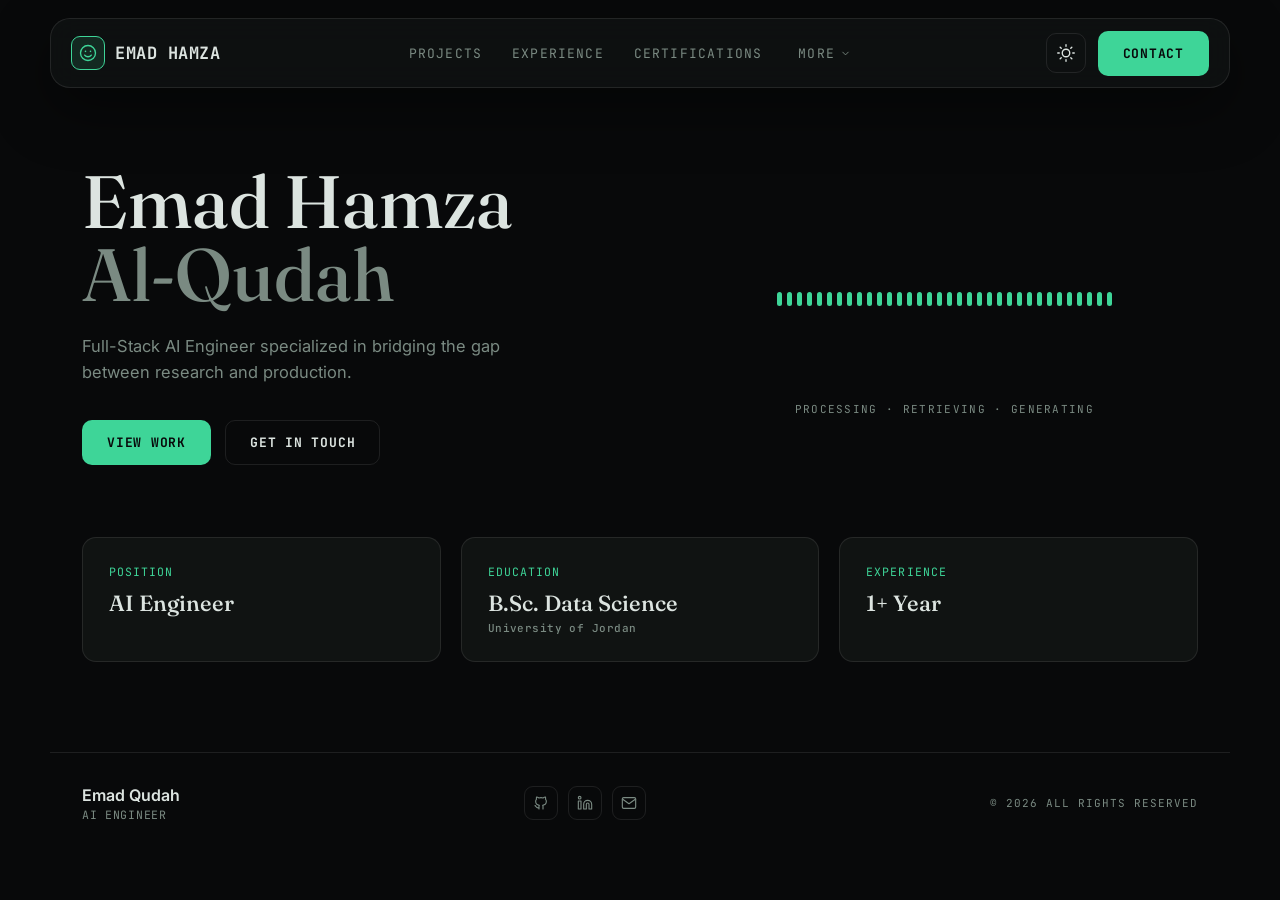
==== index.html @ 5d69c191 "Portfolio ready for deploy" ====
<!doctype html>
<html lang="en">
<head>
<meta charset="UTF-8">
<meta name="viewport" content="width=device-width, initial-scale=1.0">
<title>Emad Hamza Al-Qudah — AI Engineer</title>
<meta name="description" content="Portfolio of Emad Hamza Al-Qudah, Full-Stack AI Engineer specialized in bridging the gap between research and production.">
<link rel="preconnect" href="https://fonts.googleapis.com">
<link rel="preconnect" href="https://fonts.gstatic.com" crossorigin>
<link href="https://fonts.googleapis.com/css2?family=Fraunces:opsz,wght@9..144,400;9..144,500;9..144,600&family=Inter:wght@400;500;600;700&family=JetBrains+Mono:wght@400;500;700&display=swap" rel="stylesheet">
<link rel="stylesheet" href="assets/css/base.css">
<link rel="stylesheet" href="assets/css/layout.css">
<link rel="stylesheet" href="assets/css/pages.css">
<script src="assets/js/theme.js" defer></script>
<script src="assets/js/nav.js" defer></script>
</head>
<body data-theme="dark">

  <!-- NAVBAR: shared markup — keep this block in sync across index.html, projects.html, experience.html, certifications.html, skills.html -->
  <nav class="navbar" aria-label="Primary">
    <div class="nav-left">
      <a class="logo" id="logoBtn" href="index.html" aria-label="Emad Hamza Al-Qudah — home">
        <svg class="face face-happy" viewBox="0 0 24 24" fill="none" stroke="currentColor" stroke-width="1.6" stroke-linecap="round" stroke-linejoin="round">
          <circle cx="12" cy="12" r="9"/>
          <circle cx="9" cy="10" r="1" fill="currentColor" stroke="none"/>
          <circle cx="15" cy="10" r="1" fill="currentColor" stroke="none"/>
          <path d="M8 14.5c1 1.3 2.4 2 4 2s3-.7 4-2"/>
        </svg>
        <svg class="face face-sad" viewBox="0 0 24 24" fill="none" stroke="currentColor" stroke-width="1.6" stroke-linecap="round" stroke-linejoin="round">
          <circle cx="12" cy="12" r="9"/>
          <circle cx="9" cy="10" r="1" fill="currentColor" stroke="none"/>
          <circle cx="15" cy="10" r="1" fill="currentColor" stroke="none"/>
          <path d="M8 16c1-1.3 2.4-2 4-2s3 .7 4 2"/>
        </svg>
      </a>
      <span class="logo-text">Emad Hamza</span>
    </div>

    <div class="nav-links">
      <a href="projects.html" class="nav-link">Projects</a>
      <a href="experience.html" class="nav-link">Experience</a>
      <a href="certifications.html" class="nav-link">Certifications</a>
      <div class="dropdown-wrapper" id="moreWrapper">
        <button class="nav-link dropdown-trigger" id="moreTrigger" aria-haspopup="true" aria-expanded="false">
          More
          <svg viewBox="0 0 24 24" fill="none" stroke="currentColor" stroke-width="2" stroke-linecap="round" stroke-linejoin="round"><polyline points="6 9 12 15 18 9"/></svg>
        </button>
        <div class="dropdown-panel" id="morePanel" role="menu" aria-label="More">
          <a href="skills.html" class="dropdown-item" role="menuitem">
            <svg viewBox="0 0 24 24" fill="none" stroke="currentColor" stroke-width="1.7" stroke-linecap="round" stroke-linejoin="round"><line x1="4" y1="21" x2="4" y2="14"/><line x1="4" y1="10" x2="4" y2="3"/><line x1="12" y1="21" x2="12" y2="12"/><line x1="12" y1="8" x2="12" y2="3"/><line x1="20" y1="21" x2="20" y2="16"/><line x1="20" y1="12" x2="20" y2="3"/><line x1="1" y1="14" x2="7" y2="14"/><line x1="9" y1="8" x2="15" y2="8"/><line x1="17" y1="16" x2="23" y2="16"/></svg>
            Skills
          </a>
          <div class="dropdown-divider"></div>
          <!-- resume file placeholder — add the real PDF at assets/resume.pdf -->
          <span class="dropdown-label">Resume</span>
          <a href="assets/Emad_AlQudah_AI_Engineer_CV.pdf" class="dropdown-item" target="_blank" rel="noopener" role="menuitem">
            <svg viewBox="0 0 24 24" fill="none" stroke="currentColor" stroke-width="1.7" stroke-linecap="round" stroke-linejoin="round"><path d="M1 12s4-8 11-8 11 8 11 8-4 8-11 8-11-8-11-8z"/><circle cx="12" cy="12" r="3"/></svg>
            Display
          </a>
          <a href="assets/Emad_AlQudah_AI_Engineer_CV.pdf" download="Emad_Hamza_Al-Qudah_Resume.pdf" class="dropdown-item" role="menuitem">
            <svg viewBox="0 0 24 24" fill="none" stroke="currentColor" stroke-width="1.7" stroke-linecap="round" stroke-linejoin="round"><path d="M21 15v4a2 2 0 0 1-2 2H5a2 2 0 0 1-2-2v-4"/><polyline points="7 10 12 15 17 10"/><line x1="12" y1="15" x2="12" y2="3"/></svg>
            Download
          </a>
        </div>
      </div>
    </div>

    <div class="nav-right">
      <button class="theme-toggle" id="themeToggle" aria-label="Toggle color theme" aria-pressed="false">
        <svg class="icon-sun" viewBox="0 0 24 24" fill="none" stroke="currentColor" stroke-width="1.8" stroke-linecap="round" stroke-linejoin="round"><circle cx="12" cy="12" r="5"/><line x1="12" y1="1" x2="12" y2="3"/><line x1="12" y1="21" x2="12" y2="23"/><line x1="4.22" y1="4.22" x2="5.64" y2="5.64"/><line x1="18.36" y1="18.36" x2="19.78" y2="19.78"/><line x1="1" y1="12" x2="3" y2="12"/><line x1="21" y1="12" x2="23" y2="12"/><line x1="4.22" y1="19.78" x2="5.64" y2="18.36"/><line x1="18.36" y1="5.64" x2="19.78" y2="4.22"/></svg>
        <svg class="icon-moon" viewBox="0 0 24 24" fill="none" stroke="currentColor" stroke-width="1.8" stroke-linecap="round" stroke-linejoin="round"><path d="M21 12.79A9 9 0 1 1 11.21 3 7 7 0 0 0 21 12.79z"/></svg>
      </button>

      <div class="dropdown-wrapper" id="contactWrapper">
        <button class="btn btn-solid" id="contactTrigger" aria-haspopup="true" aria-expanded="false">Contact</button>
        <div class="dropdown-panel" id="contactPanel" role="menu" aria-label="Contact details">
          <!-- placeholder contact details — replace with real values -->
          <a href="tel:+962790145094" class="dropdown-item" role="menuitem">
            <svg viewBox="0 0 24 24" fill="none" stroke="currentColor" stroke-width="1.7" stroke-linecap="round" stroke-linejoin="round"><path d="M22 16.92v3a2 2 0 0 1-2.18 2 19.79 19.79 0 0 1-8.63-3.07 19.5 19.5 0 0 1-6-6 19.79 19.79 0 0 1-3.07-8.67A2 2 0 0 1 4.11 2h3a2 2 0 0 1 2 1.72c.127.96.361 1.903.7 2.81a2 2 0 0 1-.45 2.11L8.09 9.91a16 16 0 0 0 6 6l1.27-1.27a2 2 0 0 1 2.11-.45c.907.339 1.85.573 2.81.7A2 2 0 0 1 22 16.92z"/></svg>
            +962 79 014 5094
          </a>
          <a href="mailto:qudahemad@yahoo.com" class="dropdown-item" role="menuitem">
            <svg viewBox="0 0 24 24" fill="none" stroke="currentColor" stroke-width="1.7" stroke-linecap="round" stroke-linejoin="round"><path d="M4 4h16a2 2 0 0 1 2 2v12a2 2 0 0 1-2 2H4a2 2 0 0 1-2-2V6a2 2 0 0 1 2-2z"/><polyline points="22,6 12,13 2,6"/></svg>
            qudahemad@yahoo.com
          </a>
          <div class="dropdown-item static">
            <svg viewBox="0 0 24 24" fill="none" stroke="currentColor" stroke-width="1.7" stroke-linecap="round" stroke-linejoin="round"><path d="M21 10c0 7-9 13-9 13s-9-6-9-13a9 9 0 0 1 18 0z"/><circle cx="12" cy="10" r="3"/></svg>
            Amman, Jordan
          </div>
          <div class="dropdown-divider"></div>
          <div class="social-row">
            <a href="https://github.com/3madQudah" class="icon-link" target="_blank" rel="noopener" aria-label="GitHub">
              <svg viewBox="0 0 24 24" fill="none" stroke="currentColor" stroke-width="1.7" stroke-linecap="round" stroke-linejoin="round"><path d="M9 19c-4.3 1.4-4.3-2.5-6-3m12 5v-3.5c0-1 .1-1.4-.5-2 2.8-.3 5.5-1.4 5.5-6a4.6 4.6 0 0 0-1.3-3.2 4.2 4.2 0 0 0-.1-3.2s-1.1-.3-3.5 1.3a12.3 12.3 0 0 0-6.2 0C6.5 2.8 5.4 3.1 5.4 3.1a4.2 4.2 0 0 0-.1 3.2A4.6 4.6 0 0 0 4 9.5c0 4.6 2.7 5.7 5.5 6-.6.6-.6 1.2-.5 2V21"/></svg>
            </a>
            <a href="https://www.linkedin.com/in/emadalqudah/" class="icon-link" target="_blank" rel="noopener" aria-label="LinkedIn">
              <svg viewBox="0 0 24 24" fill="none" stroke="currentColor" stroke-width="1.7" stroke-linecap="round" stroke-linejoin="round"><path d="M16 8a6 6 0 0 1 6 6v7h-4v-7a2 2 0 0 0-2-2 2 2 0 0 0-2 2v7h-4v-7a6 6 0 0 1 6-6z"/><rect x="2" y="9" width="4" height="12"/><circle cx="4" cy="4" r="2"/></svg>
            </a>
          </div>
        </div>
      </div>
    </div>
  </nav>

  <main>
    <section class="hero">
      <div class="hero-copy">
        <h1 class="hero-title">
          <span class="name">Emad Hamza</span>
          <span class="surname">Al-Qudah</span>
        </h1>
        <p class="hero-tagline">Full-Stack AI Engineer specialized in bridging the gap between research and production.</p>
        <div class="hero-actions">
          <a href="projects.html" class="btn btn-solid">View Work</a>
          <button class="btn btn-outline" id="heroContactBtn">Get in Touch</button>
        </div>
      </div>

      <div class="hero-visual">
        <div class="waveform" id="waveform" aria-hidden="true"></div>
        <div class="waveform-caption">Processing · Retrieving · Generating</div>
      </div>
    </section>

    <section class="info-cards">
      <div class="card">
        <span class="card-label">Position</span>
        <div class="card-value">AI Engineer</div>
      </div>
      <div class="card">
        <span class="card-label">Education</span>
        <div class="card-value">
          <span class="card-value-primary">B.Sc. Data Science</span>
          <span class="card-value-sub">University of Jordan</span>
        </div>
      </div>
      <div class="card">
        <span class="card-label">Experience</span>
        <div class="card-value">1+ Year</div>
      </div>
    </section>
  </main>

  <!-- FOOTER: shared markup — keep this block in sync across index.html, projects.html, experience.html, certifications.html, skills.html -->
  <footer class="footer">
    <div class="footer-brand">
      <div class="name">Emad Qudah</div>
      <div class="role mono"> AI ENGINEER</div>
    </div>
    <div class="footer-social">
      <!-- placeholder social links — replace with real profiles -->
      <a href="https://github.com/3madQudah" class="icon-link" target="_blank" rel="noopener" aria-label="GitHub">
        <svg viewBox="0 0 24 24" fill="none" stroke="currentColor" stroke-width="1.7" stroke-linecap="round" stroke-linejoin="round"><path d="M9 19c-4.3 1.4-4.3-2.5-6-3m12 5v-3.5c0-1 .1-1.4-.5-2 2.8-.3 5.5-1.4 5.5-6a4.6 4.6 0 0 0-1.3-3.2 4.2 4.2 0 0 0-.1-3.2s-1.1-.3-3.5 1.3a12.3 12.3 0 0 0-6.2 0C6.5 2.8 5.4 3.1 5.4 3.1a4.2 4.2 0 0 0-.1 3.2A4.6 4.6 0 0 0 4 9.5c0 4.6 2.7 5.7 5.5 6-.6.6-.6 1.2-.5 2V21"/></svg>
      </a>
      <a href="https://www.linkedin.com/in/emadalqudah/" class="icon-link" target="_blank" rel="noopener" aria-label="LinkedIn">
        <svg viewBox="0 0 24 24" fill="none" stroke="currentColor" stroke-width="1.7" stroke-linecap="round" stroke-linejoin="round"><path d="M16 8a6 6 0 0 1 6 6v7h-4v-7a2 2 0 0 0-2-2 2 2 0 0 0-2 2v7h-4v-7a6 6 0 0 1 6-6z"/><rect x="2" y="9" width="4" height="12"/><circle cx="4" cy="4" r="2"/></svg>
      </a>
      <a href="mailto:qudahemad@yahoo.com" class="icon-link" aria-label="Email">
        <svg viewBox="0 0 24 24" fill="none" stroke="currentColor" stroke-width="1.7" stroke-linecap="round" stroke-linejoin="round"><path d="M4 4h16a2 2 0 0 1 2 2v12a2 2 0 0 1-2 2H4a2 2 0 0 1-2-2V6a2 2 0 0 1 2-2z"/><polyline points="22,6 12,13 2,6"/></svg>
      </a>
    </div>
    <div class="footer-copy">© 2026 All Rights Reserved</div>
  </footer>
</body>
</html>
---- assets/css/base.css ----
/* ==========================================================================
   base.css — CSS custom properties (theme variables), reset, typography,
   buttons, and shared utilities. Loaded first: everything else depends on
   the variables defined here.
   ========================================================================== */

:root{
  --bg:#08090A;  --bg-elevated:#101312;  --text:#DCE4E0;  --text-muted:#7A8A82;
  --accent:#3ED598;  --accent-soft:rgba(62,213,152,0.13);
  --line:rgba(255,255,255,0.09);  --shadow:0 20px 60px rgba(0,0,0,0.45);
}
[data-theme="light"]{
  --bg:#F0F2F0;  --bg-elevated:#FFFFFF;  --text:#0E1512;  --text-muted:#57645D;
  --accent:#1C9A66;  --accent-soft:rgba(28,154,102,0.10);
  --line:rgba(0,0,0,0.09);  --shadow:0 20px 50px rgba(10,20,15,0.08);
}

*{ box-sizing:border-box; }
html{ scroll-behavior:smooth; }
body{
  margin:0;
  background:var(--bg);
  color:var(--text);
  font-family:'Inter',sans-serif;
  -webkit-font-smoothing:antialiased;
  transition: background .3s ease, color .3s ease;
}
a{ color:inherit; text-decoration:none; }
button{ font:inherit; color:inherit; background:none; border:none; cursor:pointer; }
ul{ margin:0; padding:0; list-style:none; }
img,svg{ display:block; }

:focus-visible{
  outline:2px solid var(--accent);
  outline-offset:3px;
  border-radius:4px;
}

.mono{ font-family:'JetBrains Mono',monospace; }

/* ---------- Buttons ---------- */
.btn{
  font-family:'JetBrains Mono',monospace;
  text-transform:uppercase;
  font-weight:700;
  font-size:13px;
  letter-spacing:.06em;
  padding:13px 24px;
  border-radius:10px;
  cursor:pointer;
  border:1px solid transparent;
  transition: transform .2s ease, box-shadow .2s ease, background .2s ease, color .2s ease, border-color .2s ease;
  display:inline-flex; align-items:center; gap:8px;
  white-space:nowrap;
}
.btn-solid{ background:var(--accent); color:var(--bg); }
.btn-solid:hover{ transform:translateY(-3px); box-shadow:0 14px 26px var(--accent-soft); }
.btn-outline{ background:transparent; color:var(--text); border-color:var(--line); }
.btn-outline:hover{ border-color:var(--accent); color:var(--accent); }
---- assets/css/layout.css ----
/* ==========================================================================
   layout.css — navbar (incl. dropdown panels), footer, page shell, and all
   responsive rules.
   ========================================================================== */

/* ---------- Navbar ---------- */
.navbar{
  position:sticky;
  top:18px;
  z-index:100;
  max-width:1180px;
  height:70px;
  margin:0 auto;
  display:flex;
  align-items:center;
  justify-content:space-between;
  gap:16px;
  padding:0 20px;
  border-radius:20px;
  border:1px solid var(--line);
  background:color-mix(in srgb, var(--bg-elevated) 78%, transparent);
  backdrop-filter:blur(14px);
  -webkit-backdrop-filter:blur(14px);
  box-shadow:var(--shadow);
}
.nav-inner-pad{ width:calc(100% - 40px); margin:0 20px; }

.nav-left{ display:flex; align-items:center; gap:10px; min-width:0; }
.logo{
  position:relative;
  flex:0 0 auto;
  width:34px; height:34px;
  border-radius:9px;
  background:var(--accent-soft);
  border:1px solid var(--accent);
  color:var(--accent);
  display:flex; align-items:center; justify-content:center;
  overflow:hidden;
}
.face{
  position:absolute; inset:0; margin:auto;
  width:20px; height:20px;
  transition:opacity .35s ease, transform .35s ease;
}
.face-happy{ opacity:1; transform:rotate(0deg) scale(1); }
.face-sad{ opacity:0; transform:rotate(-18deg) scale(.75); }
.logo:hover .face-happy, .logo:focus-visible .face-happy{ opacity:0; transform:rotate(18deg) scale(.75); }
.logo:hover .face-sad, .logo:focus-visible .face-sad{ opacity:1; transform:rotate(0deg) scale(1); }

.logo-text{
  font-family:'JetBrains Mono',monospace;
  text-transform:uppercase;
  font-weight:700;
  font-size:17px;
  letter-spacing:.03em;
  white-space:nowrap;
}

.nav-links{
  display:flex;
  align-items:center;
  gap:30px;
}
.nav-link{
  font-family:'JetBrains Mono',monospace;
  text-transform:uppercase;
  font-size:13px;
  letter-spacing:.09em;
  color:var(--text-muted);
  display:flex; align-items:center; gap:5px;
  transition:color .2s ease;
  white-space:nowrap;
}
.nav-link:hover, .nav-link:focus-visible{ color:var(--accent); background:none; }
.nav-link svg{ width:11px; height:11px; transition:transform .2s ease; }
.dropdown-wrapper{ position:relative; }
.dropdown-wrapper.open .nav-link svg{ transform:rotate(180deg); }

/* Current-page indicator (used on nav-links and dropdown-items alike) */
.nav-link[aria-current="page"],
.dropdown-item[aria-current="page"]{ color:var(--accent); }

.nav-right{ display:flex; align-items:center; gap:12px; flex:0 0 auto; }

.theme-toggle{
  width:40px; height:40px;
  border-radius:10px;
  border:1px solid var(--line);
  display:flex; align-items:center; justify-content:center;
  color:var(--text);
  transition:border-color .2s ease, color .2s ease;
  flex:0 0 auto;
}
.theme-toggle:hover{ border-color:var(--accent); color:var(--accent); }
.theme-toggle svg{ width:18px; height:18px; }
.icon-sun, .icon-moon{ display:none; }
body:not([data-theme="light"]) .icon-sun{ display:block; }
body[data-theme="light"] .icon-moon{ display:block; }

/* ---------- Dropdown panels ---------- */
.dropdown-panel{
  position:absolute;
  top:calc(100% + 14px);
  right:0;
  min-width:230px;
  background:var(--bg-elevated);
  border:1px solid var(--line);
  border-radius:14px;
  box-shadow:var(--shadow);
  padding:10px;
  opacity:0;
  visibility:hidden;
  transform:translateY(-8px);
  transition:opacity .18s ease, transform .18s ease, visibility .18s ease;
  z-index:50;
}
#moreWrapper .dropdown-panel{ left:0; right:auto; }
.dropdown-panel.open{
  opacity:1;
  visibility:visible;
  transform:translateY(0);
}
.dropdown-item{
  display:flex; align-items:center; gap:10px;
  padding:10px 12px;
  border-radius:9px;
  font-size:14px;
  color:var(--text);
  transition:background .15s ease, color .15s ease;
}
a.dropdown-item:hover, a.dropdown-item:focus-visible{
  background:var(--accent-soft);
  color:var(--accent);
}
.dropdown-item.static{ color:var(--text-muted); cursor:default; }
.dropdown-item svg{ width:16px; height:16px; flex:0 0 auto; color:var(--accent); }
.dropdown-divider{ height:1px; background:var(--line); margin:8px 4px; }
.dropdown-label{
  display:block;
  padding:8px 10px 4px;
  font-family:'JetBrains Mono',monospace;
  text-transform:uppercase;
  font-size:10.5px;
  letter-spacing:.1em;
  color:var(--text-muted);
}
.social-row{ display:flex; gap:8px; padding:4px 8px; }
.icon-link{
  width:34px; height:34px;
  border-radius:9px;
  border:1px solid var(--line);
  display:flex; align-items:center; justify-content:center;
  color:var(--text-muted);
  transition:border-color .2s ease, color .2s ease;
}
.icon-link:hover, .icon-link:focus-visible{ border-color:var(--accent); color:var(--accent); }
.icon-link svg{ width:16px; height:16px; }

/* ---------- Footer ---------- */
.footer{
  max-width:1180px;
  margin:90px auto 0;
  padding:32px;
  border-top:1px solid var(--line);
  display:flex;
  align-items:center;
  justify-content:space-between;
  gap:20px;
}
.footer-brand .name{ font-weight:600; font-size:16px; }
.footer-brand .role{
  font-family:'JetBrains Mono',monospace;
  font-size:11.5px;
  color:var(--text-muted);
  letter-spacing:.06em;
  margin-top:2px;
}
.footer-social{ display:flex; gap:10px; }
.footer-copy{
  font-family:'JetBrains Mono',monospace;
  font-size:11px;
  color:var(--text-muted);
  letter-spacing:.09em;
  text-transform:uppercase;
}

/* ---------- Responsive ---------- */
@media (max-width:900px){
  .hero{ grid-template-columns:1fr; padding-top:44px; }
  .hero-visual{ order:-1; }
  .nav-links > a.nav-link, .nav-links > .dropdown-wrapper{ display:none; }
}
@media (max-width:760px){
  .info-cards{ grid-template-columns:1fr; }
}
@media (max-width:640px){
  .footer{ flex-direction:column; text-align:center; }
}
@media (max-width:420px){
  .navbar{ padding:0 12px; border-radius:16px; }
  .logo-text{ font-size:14px; }
  .btn{ padding:11px 16px; font-size:12px; }
  .hero{ padding:36px 18px 40px; }
  .info-cards{ padding:0 18px; }
  .dropdown-panel{ min-width:200px; right:-12px; }
}

/* ---------- Reduced motion ---------- */
@media (prefers-reduced-motion: reduce){
  *{ animation-duration:.001ms !important; animation-iteration-count:1 !important; transition-duration:.001ms !important; }
  .bar{ height:var(--h) !important; opacity:1 !important; }
  .card-label{ text-shadow:none !important; }
}
---- assets/css/pages.css ----
/* ==========================================================================
   pages.css — hero, waveform, info cards, and subpage heading components.
   ========================================================================== */

/* ---------- Hero ---------- */
.hero{
  max-width:1180px;
  margin:0 auto;
  padding:96px 32px 56px;
  display:grid;
  grid-template-columns:1.05fr .95fr;
  gap:48px;
  align-items:center;
}
.hero-title{
  font-family:'Fraunces',serif;
  font-weight:500;
  font-size:clamp(44px,6vw,74px);
  line-height:.98;
  margin:0 0 22px;
}
.hero-title span{ display:block; }
.hero-title .name{ color:var(--text); }
.hero-title .surname{ color:var(--text-muted); font-style:normal; }

.hero-tagline{
  color:var(--text-muted);
  max-width:460px;
  font-size:16.5px;
  line-height:1.6;
  margin:0 0 34px;
}
.hero-actions{ display:flex; gap:14px; flex-wrap:wrap; }

.hero-visual{ display:flex; flex-direction:column; align-items:center; gap:18px; }
.waveform{
  width:100%;
  height:170px;
  display:flex;
  align-items:center;
  justify-content:center;
  gap:5px;
  padding:0 6px;
}
.bar{
  width:5px;
  border-radius:3px;
  background:var(--accent);
  height:14px;
  flex:0 0 auto;
  animation:bar-bounce 1.4s ease-in-out infinite;
}
@keyframes bar-bounce{
  0%, 100%{ height:14px; opacity:.45; }
  50%{ height:var(--h); opacity:1; }
}
.waveform-caption{
  font-family:'JetBrains Mono',monospace;
  font-size:11px;
  color:var(--text-muted);
  letter-spacing:.12em;
  text-transform:uppercase;
  text-align:center;
}

/* ---------- Info cards ---------- */
.info-cards{
  max-width:1180px;
  margin:16px auto 0;
  padding:0 32px;
  display:grid;
  grid-template-columns:repeat(3,1fr);
  gap:20px;
}
.card{
  background:var(--bg-elevated);
  border:1px solid var(--line);
  border-radius:14px;
  padding:26px;
  transition:border-color .25s ease, transform .25s ease, box-shadow .25s ease;
}
.card:hover{
  border-color:var(--accent);
  transform:translateY(-4px);
  box-shadow:var(--shadow);
}
.card-label{
  display:block;
  font-family:'JetBrains Mono',monospace;
  text-transform:uppercase;
  letter-spacing:.09em;
  font-size:11.5px;
  color:var(--accent);
  margin-bottom:10px;
  opacity:1;
  animation:label-glow 3.2s ease-in-out infinite;
}
.card:nth-child(2) .card-label{ animation-delay:.55s; }
.card:nth-child(3) .card-label{ animation-delay:1.1s; }
@keyframes label-glow{
  0%, 100%{ text-shadow:0 0 0 rgba(0,0,0,0); }
  50%{ text-shadow:0 0 10px var(--accent), 0 0 22px var(--accent-soft); }
}
.card-value{
  font-family:'Fraunces',serif;
  font-weight:500;
  font-size:22px;
  color:var(--text);
}
.card-value-primary{
  display:block;
  font-family:inherit;
  font-weight:inherit;
  font-size:inherit;
  color:inherit;
}
.card-value-sub{
  display:block;
  margin-top:4px;
  font-family:'JetBrains Mono',monospace;
  font-size:11px;
  letter-spacing:.04em;
  color:var(--text-muted);
}

/* ---------- Subpage heading (projects / experience / certifications /
   skills — placeholder heading block, content to follow) ---------- */
.page-hero{
  max-width:1180px;
  margin:0 auto;
  padding:96px 32px 56px;
}
.page-eyebrow{
  display:block;
  font-family:'JetBrains Mono',monospace;
  text-transform:uppercase;
  font-size:12px;
  letter-spacing:.12em;
  color:var(--accent);
  margin-bottom:14px;
}
.page-title{
  font-family:'Fraunces',serif;
  font-weight:500;
  font-size:clamp(40px,6vw,64px);
  line-height:1.02;
  margin:0;
  color:var(--text);
}
.page-intro{
  color:var(--text-muted);
  max-width:620px;
  font-size:16px;
  line-height:1.6;
  margin:16px 0 0;
}

/* ---------- Certifications: page heading (single-line title + count) ---------- */
.cert-section{
  max-width:1180px;
  margin:0 auto;
  padding:0 32px 96px;
}
.cert-heading{
  display:flex;
  align-items:baseline;
  flex-wrap:wrap;
  gap:16px;
}
.cert-heading-title{
  font-family:'Fraunces',serif;
  font-weight:500;
  font-size:clamp(38px,5.2vw,60px);
  line-height:1.02;
  margin:0;
  color:var(--text);
}
.cert-heading-dot{ color:var(--accent); }
.cert-heading-count{
  font-family:'Fraunces',serif;
  font-weight:400;
  font-size:clamp(23px,3.12vw,36px);
  color:var(--text-muted);
}

/* ---------- Certifications: entries ---------- */
.cert-entries{
  display:flex;
  flex-direction:column;
  gap:90px;
  margin-top:64px;
}
.cert-entry{
  display:grid;
  grid-template-columns:1.05fr .95fr;
  gap:56px;
  align-items:center;
}
.cert-entry--reverse .cert-entry-text{ order:2; }
.cert-entry--reverse .cert-entry-preview{ order:1; }

.cert-entry-text{ min-width:0; }

.cert-issuer-row{
  display:flex;
  align-items:center;
  gap:12px;
}
.cert-issuer-circle{
  flex:0 0 auto;
  width:40px;
  height:40px;
  border-radius:50%;
  border:1px solid var(--line);
  background:var(--bg-elevated);
  display:flex;
  align-items:center;
  justify-content:center;
  font-family:'JetBrains Mono',monospace;
  font-size:11px;
  color:var(--accent);
}
.cert-issuer-info{
  display:flex;
  flex-direction:column;
  gap:3px;
}
.cert-issuer-name{
  font-family:'JetBrains Mono',monospace;
  font-size:12px;
  text-transform:uppercase;
  letter-spacing:.1em;
  color:var(--accent);
}
.cert-issuer-type{
  font-family:'JetBrains Mono',monospace;
  font-size:11px;
  text-transform:uppercase;
  color:var(--text-muted);
}

.cert-entry-title{
  font-family:'Fraunces',serif;
  font-weight:500;
  font-size:clamp(26px,3vw,36px);
  line-height:1.15;
  color:var(--text);
  margin:24px 0 0;
}
.cert-entry-desc{
  font-size:16px;
  line-height:1.65;
  color:var(--text-muted);
  max-width:460px;
  margin:16px 0 0;
}
.cert-entry-meta{
  font-family:'JetBrains Mono',monospace;
  font-size:11px;
  color:var(--text-muted);
  margin-top:22px;
}
.cert-meta-line + .cert-meta-line{ margin-top:4px; }

.cert-verify-link{
  display:inline-block;
  margin-top:14px;
  font-family:'JetBrains Mono',monospace;
  font-size:11.5px;
  text-transform:uppercase;
  letter-spacing:.06em;
  color:var(--text-muted);
  transition:color .2s ease;
}
.cert-verify-link:hover, .cert-verify-link:focus-visible{ color:var(--accent); }

/* preview button — reset button chrome, image carries all the visual weight */
.cert-entry-preview{
  display:block;
  width:100%;
  padding:0;
  border:0;
  background:none;
  cursor:pointer;
}
.cert-entry-preview img{
  display:block;
  width:100%;
  height:auto;
  border-radius:10px;
  border:1px solid var(--line);
  box-shadow:var(--shadow);
  transition:transform .25s ease, border-color .25s ease, box-shadow .25s ease;
}
.cert-entry-preview:hover img,
.cert-entry-preview:focus-visible img{
  border-color:var(--accent);
  transform:scale(1.02);
  box-shadow:var(--shadow), 0 0 0 6px var(--accent-soft);
}

/* ---------- Certifications: lightbox ---------- */
.cert-lightbox{
  position:fixed;
  inset:0;
  z-index:300;
  display:flex;
  align-items:center;
  justify-content:center;
  background:rgba(0,0,0,0.92);
  opacity:0;
  visibility:hidden;
  transition:opacity .2s ease, visibility .2s ease;
}
.cert-lightbox.open{
  opacity:1;
  visibility:visible;
}
.cert-lightbox-img{
  max-width:88vw;
  max-height:88vh;
  object-fit:contain;
  border-radius:6px;
  transform:scale(.98);
  transition:transform .2s ease;
}
.cert-lightbox.open .cert-lightbox-img{
  transform:scale(1);
}
.cert-lightbox-close{
  position:absolute;
  top:20px;
  right:20px;
  padding:14px;
  font-size:28px;
  line-height:1;
  color:var(--text-muted);
  transition:color .2s ease;
}
.cert-lightbox-close:hover, .cert-lightbox-close:focus-visible{ color:#fff; }

@media (max-width:880px){
  .cert-entries{ gap:56px; }
  .cert-entry{ grid-template-columns:1fr; gap:32px; }
  .cert-entry .cert-entry-text{ order:2; }
  .cert-entry .cert-entry-preview{ order:1; }
}

@media (max-width:600px){
  .cert-heading-count{ display:none; }
  .cert-lightbox-img{ max-width:94vw; }
}

/* ---------- Skills ---------- */
.skills-section{
  max-width:1180px;
  margin:0 auto;
  padding:0 32px 96px;
}
.skills-groups{
  display:flex;
  flex-direction:column;
  gap:72px;
}
.skills-group-header{
  display:flex;
  align-items:center;
  gap:16px;
}
.skills-group-label{
  flex:0 0 auto;
  font-family:'JetBrains Mono',monospace;
  font-size:13px;
  font-weight:400;
  text-transform:uppercase;
  letter-spacing:.14em;
  color:var(--accent);
  margin:0;
}
.skills-group-rule{
  flex:1;
  height:1px;
  background:var(--line);
}
.skills-group-count{
  flex:0 0 auto;
  font-family:'JetBrains Mono',monospace;
  font-size:11px;
  color:var(--text-muted);
  white-space:nowrap;
}
.skills-grid{
  display:grid;
  grid-template-columns:repeat(3,1fr);
  gap:14px;
  margin-top:28px;
}
.skill-tile{
  background:var(--bg-elevated);
  border:1px solid var(--line);
  border-left:2px solid color-mix(in srgb, var(--accent) 35%, transparent);
  border-radius:11px;
  padding:16px 18px;
  transition:border-color .2s ease, transform .2s ease;
}
.skill-tile:hover{
  border-color:var(--accent);
  transform:translateX(3px);
}
.skill-tile-name{
  display:block;
  font-size:14.5px;
  font-weight:500;
  color:var(--text);
}
.skill-tile-tools{
  display:block;
  margin-top:6px;
  font-family:'JetBrains Mono',monospace;
  font-size:10.5px;
  letter-spacing:.04em;
  color:var(--text-muted);
}

@media (max-width:900px){
  .skills-grid{ grid-template-columns:repeat(2,1fr); }
}
@media (max-width:600px){
  .skills-grid{ grid-template-columns:1fr; }
  .skills-group-count{ display:none; }
}

/* ---------- Experience: alternating timeline ---------- */
.tl-section{
  max-width:1180px;
  margin:0 auto;
  padding:0 32px 96px;
}
.tl{
  position:relative;
  display:flex;
  flex-direction:column;
  gap:64px;
}
.tl::before{
  content:'';
  position:absolute;
  top:0;
  bottom:0;
  left:50%;
  width:1px;
  background:var(--line);
  transform:translateX(-50%);
}
.tl-entry{
  position:relative;
  display:grid;
  grid-template-columns:1fr 1fr;
  gap:48px;
}
.tl-entry:nth-child(odd) .tl-card{ grid-column:1; justify-self:end; }
.tl-entry:nth-child(even) .tl-card{ grid-column:2; justify-self:start; }
.tl-dot{
  position:absolute;
  top:50%;
  left:50%;
  width:10px;
  height:10px;
  border-radius:50%;
  background:var(--bg);
  border:2px solid var(--accent);
  transform:translate(-50%,-50%);
  z-index:1;
}
.tl-card{
  max-width:460px;
  background:var(--bg-elevated);
  border:1px solid var(--line);
  border-radius:14px;
  padding:24px 26px;
  transition:border-color .2s ease;
}
.tl-card:hover{ border-color:var(--accent); }

.tl-card-top{
  display:flex;
  align-items:center;
  gap:12px;
}
.tl-logo{
  flex:0 0 auto;
  width:36px;
  height:36px;
  border-radius:8px;
  background:#fff;
  padding:5px;
  display:flex;
  align-items:center;
  justify-content:center;
  overflow:hidden;
}
.tl-logo img{
  width:100%;
  height:100%;
  object-fit:contain;
}
.tl-logo--fallback{ background:#d9d9d9; }

.tl-date-row{
  display:flex;
  align-items:center;
  flex-wrap:wrap;
  gap:10px;
}
.tl-badge{
  font-family:'JetBrains Mono',monospace;
  font-size:10.5px;
  text-transform:uppercase;
  letter-spacing:.06em;
  color:var(--accent);
  background:var(--accent-soft);
  border-radius:6px;
  padding:4px 10px;
  white-space:nowrap;
}
.tl-dates{
  font-family:'JetBrains Mono',monospace;
  font-size:11px;
  color:var(--text-muted);
  white-space:nowrap;
}

.tl-role{
  font-family:'Fraunces',serif;
  font-weight:500;
  font-size:22px;
  color:var(--text);
  margin:14px 0 0;
}
.tl-role-note{
  font-family:'JetBrains Mono',monospace;
  font-size:11px;
  color:var(--text-muted);
  margin:4px 0 0;
}
.tl-company{
  font-family:'JetBrains Mono',monospace;
  font-size:12px;
  color:var(--accent);
  margin:4px 0 0;
}
.tl-desc{
  font-size:14.5px;
  line-height:1.6;
  color:var(--text-muted);
  margin:14px 0 0;
}
.tl-list{
  margin:14px 0 0;
  display:flex;
  flex-direction:column;
  gap:8px;
}
.tl-list li{
  position:relative;
  padding-left:18px;
  font-size:14px;
  line-height:1.55;
  color:var(--text-muted);
}
.tl-list li::before{
  content:'▸';
  position:absolute;
  left:0;
  color:var(--accent);
}
.tl-tags{
  display:flex;
  flex-wrap:wrap;
  gap:6px;
  margin-top:16px;
}
.tl-tag{
  font-family:'JetBrains Mono',monospace;
  font-size:10px;
  text-transform:uppercase;
  letter-spacing:.06em;
  color:var(--text-muted);
  border:1px solid var(--line);
  border-radius:999px;
  padding:4px 10px;
}

@media (max-width:760px){
  .tl::before{ left:20px; }
  .tl-dot{ left:20px; }
  .tl-entry{ grid-template-columns:1fr; gap:0; padding-left:44px; }
  .tl-entry:nth-child(odd) .tl-card,
  .tl-entry:nth-child(even) .tl-card{
    grid-column:1;
    justify-self:stretch;
    max-width:none;
  }
}

/* ---------- Projects: filter chips ---------- */
.proj-section{
  max-width:1180px;
  margin:0 auto;
  padding:0 32px 96px;
}
.proj-filters{
  display:flex;
  flex-wrap:wrap;
  gap:10px;
  margin-top:36px;
}
.chip{
  font-family:'JetBrains Mono',monospace;
  font-size:12px;
  text-transform:uppercase;
  letter-spacing:.05em;
  color:var(--text-muted);
  background:transparent;
  border:1px solid var(--line);
  border-radius:999px;
  padding:8px 16px;
  cursor:pointer;
  transition:border-color .2s ease, color .2s ease, background .2s ease;
}
.chip:hover{ border-color:var(--accent); color:var(--accent); }
.chip.is-active{
  background:var(--accent-soft);
  border-color:var(--accent);
  color:var(--accent);
}

/* ---------- Projects: grid & cards ---------- */
.proj-grid{
  display:grid;
  grid-template-columns:1fr;
  gap:18px;
  margin-top:32px;
}
.proj-card{
  background:var(--bg-elevated);
  border:1px solid var(--line);
  border-radius:14px;
  padding:26px;
  transition:border-color .25s ease, transform .25s ease, box-shadow .25s ease;
}
.proj-card:hover{
  border-color:var(--accent);
  transform:translateY(-4px);
  box-shadow:var(--shadow);
}
.proj-kicker{
  display:block;
  font-family:'JetBrains Mono',monospace;
  font-size:10.5px;
  text-transform:uppercase;
  letter-spacing:.12em;
  color:var(--accent);
}
.proj-kicker-row{
  display:flex;
  align-items:center;
  flex-wrap:wrap;
  gap:8px;
}
.proj-kicker-row .proj-kicker{ margin:0; }
.proj-badge{
  font-family:'JetBrains Mono',monospace;
  font-size:10.5px;
  text-transform:uppercase;
  letter-spacing:.12em;
  color:var(--text-muted);
  border:1px solid var(--text-muted);
  border-radius:999px;
  padding:2px 9px;
}
.proj-title{
  font-family:'Fraunces',serif;
  font-weight:500;
  font-size:21px;
  color:var(--text);
  margin:10px 0 0;
}
.proj-desc{
  font-size:14.5px;
  line-height:1.65;
  color:var(--text-muted);
  margin:10px 0 0;
}
.proj-stat{
  display:flex;
  align-items:baseline;
  gap:6px;
  margin-top:12px;
  font-family:'JetBrains Mono',monospace;
  font-size:12px;
}
.proj-stat-value{ color:var(--accent); font-weight:700; }
.proj-stat-label{ color:var(--text-muted); }
.proj-tags{
  display:flex;
  flex-wrap:wrap;
  gap:6px;
  margin-top:16px;
}
.proj-tag{
  font-family:'JetBrains Mono',monospace;
  font-size:10.5px;
  color:var(--text-muted);
  border:1px solid var(--line);
  border-radius:999px;
  padding:4px 10px;
}
.proj-links{
  display:flex;
  flex-wrap:wrap;
  gap:18px;
  margin-top:18px;
}
.proj-link{
  display:inline-flex;
  align-items:center;
  gap:6px;
  font-family:'JetBrains Mono',monospace;
  font-size:11.5px;
  text-transform:uppercase;
  letter-spacing:.05em;
  color:var(--text-muted);
  transition:color .2s ease;
}
.proj-link svg{ width:14px; height:14px; }
.proj-link:hover, .proj-link:focus-visible{ color:var(--accent); }
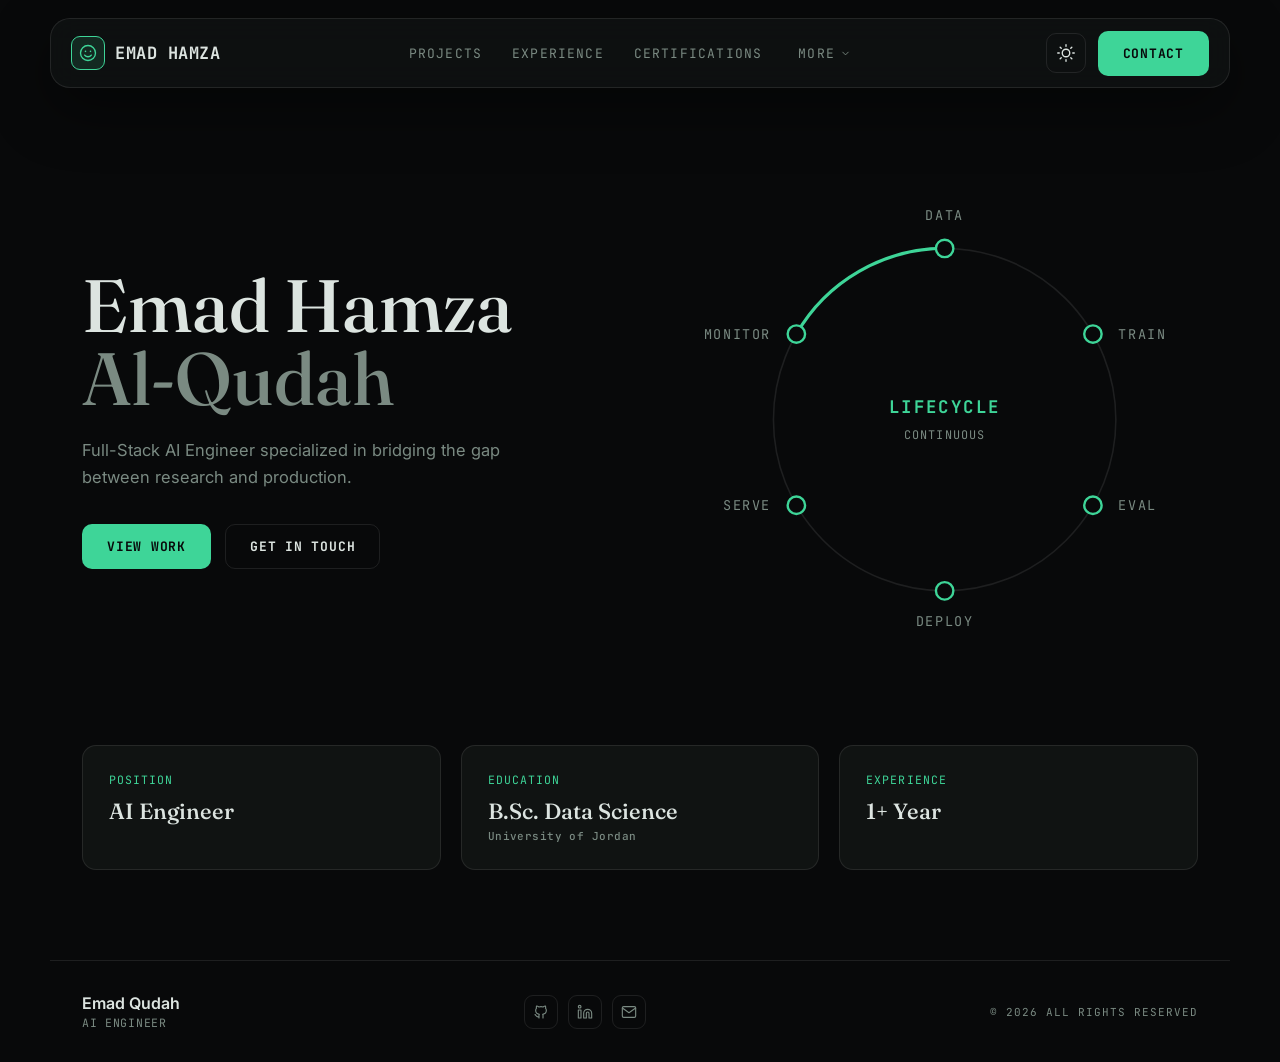
==== commit d9979eb3: "feat(home): replace hero waveform with AI lifecycle diagram Swap the audio-style waveform for a circ" ====
--- a/index.html
+++ b/index.html
@@ -116,8 +116,37 @@
       </div>
 
       <div class="hero-visual">
-        <div class="waveform" id="waveform" aria-hidden="true"></div>
-        <div class="waveform-caption">Processing · Retrieving · Generating</div>
+        <svg class="lifecycle-svg" viewBox="0 0 320 320" width="100%" role="img" aria-labelledby="lifecycleTitle lifecycleDesc">
+          <title id="lifecycleTitle">AI engineering lifecycle diagram</title>
+          <desc id="lifecycleDesc">A continuous six-stage cycle, read clockwise: Data, Train, Eval, Deploy, Serve, and Monitor, looping back to Data.</desc>
+
+          <circle class="lifecycle-ring" cx="160" cy="160" r="108"/>
+
+          <g class="lifecycle-arc-group">
+            <path class="lifecycle-arc" d="M66.47,106 A108,108 0 0 1 160,52"/>
+          </g>
+
+          <g class="lifecycle-nodes">
+            <circle class="lifecycle-node" cx="160" cy="52" r="5.5" style="animation-delay:0s"/>
+            <circle class="lifecycle-node" cx="253.53" cy="106" r="5.5" style="animation-delay:-2.333s"/>
+            <circle class="lifecycle-node" cx="253.53" cy="214" r="5.5" style="animation-delay:-4.667s"/>
+            <circle class="lifecycle-node" cx="160" cy="268" r="5.5" style="animation-delay:-7s"/>
+            <circle class="lifecycle-node" cx="66.47" cy="214" r="5.5" style="animation-delay:-9.333s"/>
+            <circle class="lifecycle-node" cx="66.47" cy="106" r="5.5" style="animation-delay:-11.667s"/>
+          </g>
+
+          <g class="lifecycle-labels">
+            <text class="lifecycle-label" x="160" y="34" text-anchor="middle">DATA</text>
+            <text class="lifecycle-label" x="269.53" y="109" text-anchor="start">TRAIN</text>
+            <text class="lifecycle-label" x="269.53" y="217" text-anchor="start">EVAL</text>
+            <text class="lifecycle-label" x="160" y="290" text-anchor="middle">DEPLOY</text>
+            <text class="lifecycle-label" x="50.47" y="217" text-anchor="end">SERVE</text>
+            <text class="lifecycle-label" x="50.47" y="109" text-anchor="end">MONITOR</text>
+          </g>
+
+          <text class="lifecycle-center-title" x="160" y="156" text-anchor="middle">LIFECYCLE</text>
+          <text class="lifecycle-center-sub" x="160" y="172" text-anchor="middle">CONTINUOUS</text>
+        </svg>
       </div>
     </section>
 
--- a/assets/css/layout.css
+++ b/assets/css/layout.css
@@ -208,6 +208,5 @@
 /* ---------- Reduced motion ---------- */
 @media (prefers-reduced-motion: reduce){
   *{ animation-duration:.001ms !important; animation-iteration-count:1 !important; transition-duration:.001ms !important; }
-  .bar{ height:var(--h) !important; opacity:1 !important; }
   .card-label{ text-shadow:none !important; }
 }
--- a/assets/css/pages.css
+++ b/assets/css/pages.css
@@ -1,5 +1,5 @@
 /* ==========================================================================
-   pages.css — hero, waveform, info cards, and subpage heading components.
+   pages.css — hero, lifecycle diagram, info cards, and subpage heading components.
    ========================================================================== */
 
 /* ---------- Hero ---------- */
@@ -33,34 +33,67 @@
 .hero-actions{ display:flex; gap:14px; flex-wrap:wrap; }
 
 .hero-visual{ display:flex; flex-direction:column; align-items:center; gap:18px; }
-.waveform{
+
+/* ---------- Hero: AI engineering lifecycle diagram ---------- */
+.lifecycle-svg{
   width:100%;
-  height:170px;
-  display:flex;
-  align-items:center;
-  justify-content:center;
-  gap:5px;
-  padding:0 6px;
-}
-.bar{
-  width:5px;
-  border-radius:3px;
-  background:var(--accent);
-  height:14px;
-  flex:0 0 auto;
-  animation:bar-bounce 1.4s ease-in-out infinite;
-}
-@keyframes bar-bounce{
-  0%, 100%{ height:14px; opacity:.45; }
-  50%{ height:var(--h); opacity:1; }
-}
-.waveform-caption{
-  font-family:'JetBrains Mono',monospace;
-  font-size:11px;
-  color:var(--text-muted);
+  height:auto;
+  display:block;
+}
+.lifecycle-ring{
+  fill:none;
+  stroke:var(--line);
+  stroke-width:1;
+}
+.lifecycle-arc-group{
+  transform-box:view-box;
+  transform-origin:160px 160px;
+  animation:lifecycle-spin 14s linear infinite;
+}
+.lifecycle-arc{
+  fill:none;
+  stroke:var(--accent);
+  stroke-width:2;
+  stroke-linecap:round;
+}
+.lifecycle-node{
+  fill:var(--bg);
+  stroke:var(--accent);
+  stroke-width:1.5;
+  animation:lifecycle-pulse 14s linear infinite;
+}
+.lifecycle-label{
+  font-family:'JetBrains Mono',monospace;
+  font-size:8.5px;
   letter-spacing:.12em;
-  text-transform:uppercase;
-  text-align:center;
+  fill:var(--text-muted);
+}
+.lifecycle-center-title{
+  font-family:'JetBrains Mono',monospace;
+  font-size:11px;
+  font-weight:700;
+  letter-spacing:.14em;
+  fill:var(--accent);
+}
+.lifecycle-center-sub{
+  font-family:'JetBrains Mono',monospace;
+  font-size:7.5px;
+  letter-spacing:.1em;
+  fill:var(--text-muted);
+}
+@keyframes lifecycle-spin{
+  to{ transform:rotate(360deg); }
+}
+@keyframes lifecycle-pulse{
+  0%, 6%, 100%{ stroke-width:1.5; filter:none; }
+  3%{ stroke-width:2.75; filter:drop-shadow(0 0 4px var(--accent)); }
+}
+
+@media (max-width:600px){
+  .lifecycle-svg{ max-width:230px; margin:0 auto; }
+  .lifecycle-label{ font-size:10.5px; }
+  .lifecycle-center-title{ font-size:13px; }
+  .lifecycle-center-sub{ font-size:9px; }
 }
 
 /* ---------- Info cards ---------- */
@@ -556,22 +589,24 @@
   margin:14px 0 0;
 }
 .tl-list{
+  list-style:none;
+  padding-left:0;
   margin:14px 0 0;
   display:flex;
   flex-direction:column;
   gap:8px;
 }
 .tl-list li{
-  position:relative;
-  padding-left:18px;
+  display:flex;
+  align-items:flex-start;
+  gap:8px;
   font-size:14px;
-  line-height:1.55;
-  color:var(--text-muted);
+  line-height:1.6;
+  color:color-mix(in srgb, var(--text) 75%, var(--text-muted) 25%);
 }
 .tl-list li::before{
   content:'▸';
-  position:absolute;
-  left:0;
+  flex-shrink:0;
   color:var(--accent);
 }
 .tl-tags{
@@ -590,6 +625,13 @@
   border-radius:999px;
   padding:4px 10px;
 }
+.tl-cert-btn{
+  margin-top:16px;
+  padding:8px 14px;
+  font-size:11px;
+  border-radius:8px;
+}
+.tl-cert-btn svg{ width:14px; height:14px; flex-shrink:0; }
 
 @media (max-width:760px){
   .tl::before{ left:20px; }
@@ -603,6 +645,164 @@
   }
 }
 
+/* ---------- Experience: certification PDF preview modal ---------- */
+.pdf-modal{
+  position:fixed;
+  inset:0;
+  z-index:300;
+  display:flex;
+  align-items:center;
+  justify-content:center;
+  padding:24px;
+  background:rgba(0,0,0,0.92);
+  opacity:0;
+  visibility:hidden;
+  transition:opacity .2s ease, visibility .2s ease;
+}
+.pdf-modal.open{
+  opacity:1;
+  visibility:visible;
+}
+.pdf-modal-panel{
+  width:min(920px, 100%);
+  height:min(86vh, 900px);
+  display:flex;
+  flex-direction:column;
+  background:var(--bg-elevated);
+  border:1px solid var(--line);
+  border-radius:14px;
+  box-shadow:var(--shadow);
+  overflow:hidden;
+  transform:scale(.98);
+  transition:transform .2s ease;
+}
+.pdf-modal.open .pdf-modal-panel{ transform:scale(1); }
+
+/* Header bar is intentionally a fixed dark toolbar regardless of site theme —
+   it overlays the document rather than sitting in the page's own surface, the
+   same reasoning as the always-dark .cert-lightbox backdrop above. */
+.pdf-modal-header{
+  display:flex;
+  align-items:center;
+  gap:14px;
+  padding:14px 16px;
+  background:#08090A;
+  border-bottom:1px solid rgba(255,255,255,0.09);
+  flex-shrink:0;
+}
+.pdf-modal-label{
+  font-family:'JetBrains Mono',monospace;
+  font-size:11px;
+  font-weight:700;
+  text-transform:uppercase;
+  letter-spacing:.08em;
+  color:#DCE4E0;
+  margin-right:auto;
+}
+.pdf-modal-download{
+  display:inline-flex;
+  align-items:center;
+  gap:6px;
+  font-family:'JetBrains Mono',monospace;
+  font-size:11px;
+  font-weight:700;
+  text-transform:uppercase;
+  letter-spacing:.06em;
+  padding:8px 14px;
+  border-radius:999px;
+  background:#3ED598;
+  color:#08090A;
+  white-space:nowrap;
+  transition:transform .2s ease, box-shadow .2s ease;
+}
+.pdf-modal-download svg{ width:13px; height:13px; flex-shrink:0; }
+.pdf-modal-download:hover{
+  transform:translateY(-2px);
+  box-shadow:0 10px 20px rgba(62,213,152,0.3);
+}
+.pdf-modal-close{
+  display:inline-flex;
+  align-items:center;
+  justify-content:center;
+  width:32px;
+  height:32px;
+  font-size:22px;
+  line-height:1;
+  color:#DCE4E0;
+  border-radius:8px;
+  transition:color .2s ease, background .2s ease;
+}
+.pdf-modal-close:hover, .pdf-modal-close:focus-visible{
+  color:#fff;
+  background:rgba(255,255,255,0.12);
+}
+.pdf-modal-body{
+  position:relative;
+  flex:1;
+  min-height:320px;
+  background:var(--bg-elevated);
+}
+.pdf-modal-frame{
+  width:100%;
+  height:100%;
+  border:0;
+  display:block;
+}
+.pdf-modal-fallback{
+  position:absolute;
+  inset:0;
+  display:flex;
+  flex-direction:column;
+  align-items:center;
+  justify-content:center;
+  gap:16px;
+  padding:32px;
+  text-align:center;
+  background:var(--bg-elevated);
+}
+/* JS toggles the `hidden` attribute (not a class) to switch between the iframe
+   and the fallback panel — an unconditioned `display` above would otherwise
+   outrank the UA [hidden] rule and defeat that toggle, so restate it here at
+   higher specificity. */
+.pdf-modal-frame[hidden],
+.pdf-modal-fallback[hidden]{ display:none; }
+.pdf-modal-fallback p{
+  margin:0;
+  font-size:14px;
+  line-height:1.6;
+  color:var(--text-muted);
+  max-width:32ch;
+}
+.pdf-modal-fallback-link{
+  font-family:'JetBrains Mono',monospace;
+  font-size:12px;
+  font-weight:700;
+  text-transform:uppercase;
+  letter-spacing:.06em;
+  padding:12px 22px;
+  border-radius:10px;
+  background:var(--accent);
+  color:var(--bg);
+  transition:transform .2s ease, box-shadow .2s ease;
+}
+.pdf-modal-fallback-link:hover{
+  transform:translateY(-2px);
+  box-shadow:0 10px 20px var(--accent-soft);
+}
+
+@media (max-width:640px){
+  .pdf-modal{ padding:0; }
+  .pdf-modal-panel{
+    width:100%;
+    height:100%;
+    border-radius:0;
+  }
+  .pdf-modal-header{ padding:12px; gap:10px; }
+  .pdf-modal-label{ font-size:10px; }
+  .pdf-modal-download{ padding:7px 12px; }
+  .pdf-modal-fallback{ padding:24px; }
+}
+
 /* ---------- Projects: filter chips ---------- */
 .proj-section{
   max-width:1180px;
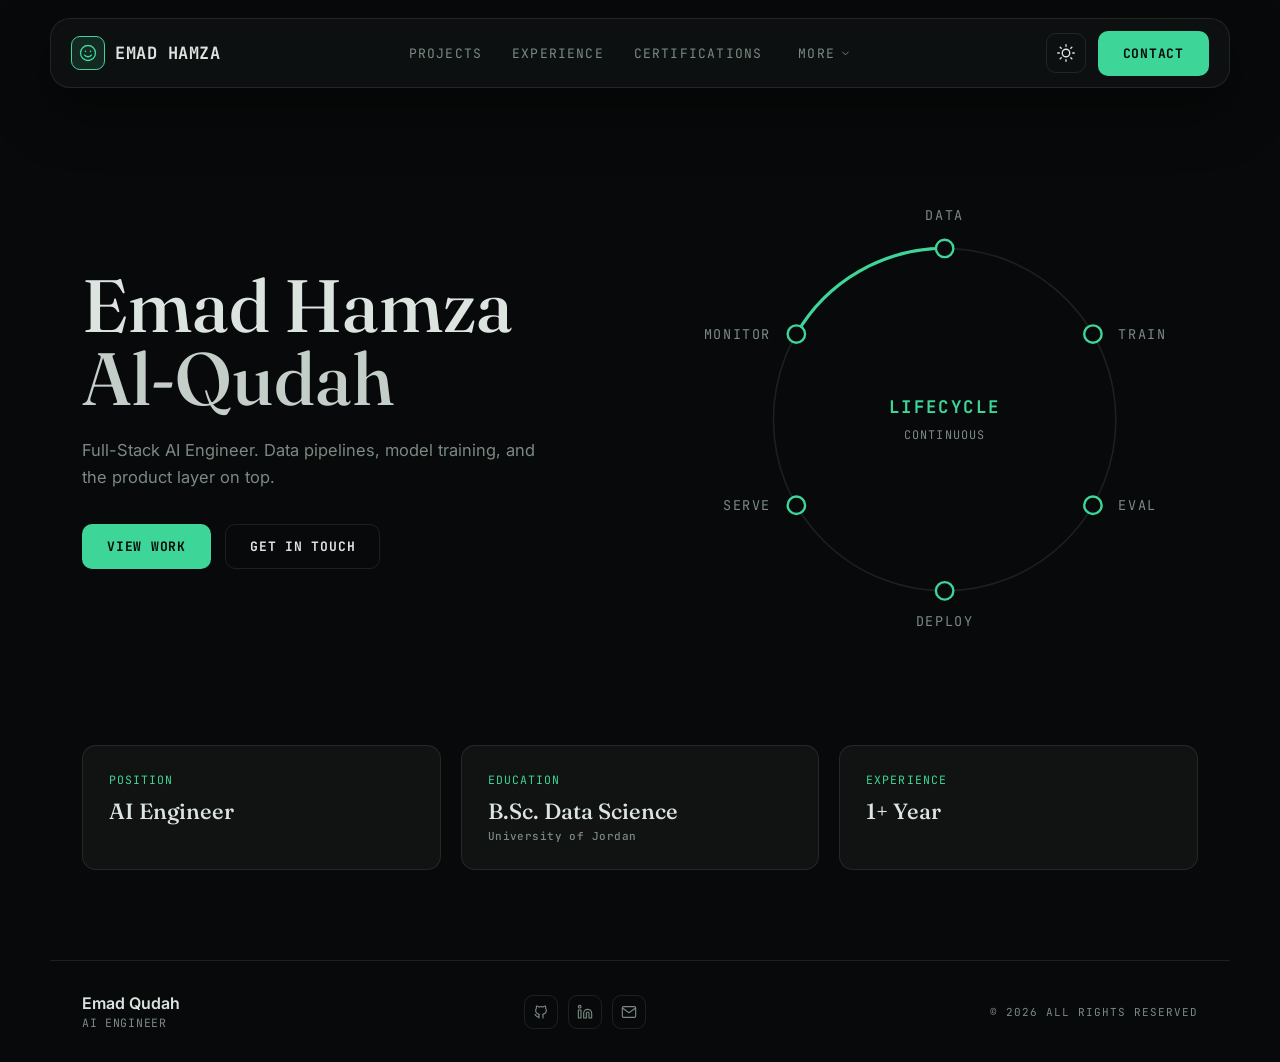
==== commit cf24e8f0: "Update hero subtitle and name contrast" ====
--- a/index.html
+++ b/index.html
@@ -108,7 +108,7 @@
           <span class="name">Emad Hamza</span>
           <span class="surname">Al-Qudah</span>
         </h1>
-        <p class="hero-tagline">Full-Stack AI Engineer specialized in bridging the gap between research and production.</p>
+        <p class="hero-tagline">Full-Stack AI Engineer. Data pipelines, model training, and the product layer on top.</p>
         <div class="hero-actions">
           <a href="projects.html" class="btn btn-solid">View Work</a>
           <button class="btn btn-outline" id="heroContactBtn">Get in Touch</button>
--- a/assets/css/layout.css
+++ b/assets/css/layout.css
@@ -207,6 +207,7 @@
 
 /* ---------- Reduced motion ---------- */
 @media (prefers-reduced-motion: reduce){
-  *{ animation-duration:.001ms !important; animation-iteration-count:1 !important; transition-duration:.001ms !important; }
+  html{ scroll-behavior:auto !important; } /* anchor-link jumps (incl. .sec-nav-item clicks) become instant, not smooth */
+  *{ animation-duration:.001ms !important; animation-iteration-count:1 !important; transition-duration:.001ms !important; transition-delay:0s !important; }
   .card-label{ text-shadow:none !important; }
 }
--- a/assets/css/pages.css
+++ b/assets/css/pages.css
@@ -21,7 +21,7 @@
 }
 .hero-title span{ display:block; }
 .hero-title .name{ color:var(--text); }
-.hero-title .surname{ color:var(--text-muted); font-style:normal; }
+.hero-title .surname{ color:color-mix(in srgb, var(--text) 75%, var(--text-muted) 25%); font-style:normal; }
 
 .hero-tagline{
   color:var(--text-muted);
@@ -835,7 +835,7 @@
   color:var(--accent);
 }
 
-/* ---------- Projects: grid & cards ---------- */
+/* ---------- Projects: grid & card shell ---------- */
 .proj-grid{
   display:grid;
   grid-template-columns:1fr;
@@ -854,84 +854,316 @@
   transform:translateY(-4px);
   box-shadow:var(--shadow);
 }
-.proj-kicker{
+
+/* ==========================================================================
+   Featured project card (.proj-feature) — the single shared two-column
+   component used for all five project cards. Layered on top of .proj-card
+   (kept on the same <article>, alongside data-category, so the existing
+   filter-chip JS in nav.js — which selects .proj-card and reads
+   data-category — keeps working) rather than a standalone component.
+   ========================================================================== */
+.proj-feature{
+  display:flex;
+  flex-wrap:wrap;
+  align-items:center;
+  gap:28px;
+  padding:28px;
+  border-radius:12px;
+}
+.proj-feature-copy{ flex:1 1 300px; }
+
+.proj-feature-eyebrow{
   display:block;
   font-family:'JetBrains Mono',monospace;
-  font-size:10.5px;
-  text-transform:uppercase;
-  letter-spacing:.12em;
+  font-size:11px;
+  letter-spacing:1.4px;
   color:var(--accent);
 }
-.proj-kicker-row{
-  display:flex;
-  align-items:center;
+.proj-feature-title{
+  font-family:'Fraunces',serif;
+  font-weight:500;
+  font-size:28px;
+  color:var(--text);
+  margin:10px 0 0;
+}
+.proj-feature-desc{
+  font-size:14px;
+  line-height:1.65;
+  color:var(--text-muted);
+  margin:12px 0 0;
+}
+.proj-feature-tags{
+  display:flex;
   flex-wrap:wrap;
   gap:8px;
-}
-.proj-kicker-row .proj-kicker{ margin:0; }
-.proj-badge{
-  font-family:'JetBrains Mono',monospace;
-  font-size:10.5px;
-  text-transform:uppercase;
-  letter-spacing:.12em;
-  color:var(--text-muted);
-  border:1px solid var(--text-muted);
+  margin-top:16px;
+}
+.proj-feature-tag{
+  font-family:'JetBrains Mono',monospace;
+  font-size:11px;
+  color:var(--text-muted);
+  border:1px solid var(--line);
+  border-radius:4px;
+  padding:4px 10px;
+}
+.proj-feature-actions{
+  display:flex;
+  flex-wrap:wrap;
+  gap:12px;
+  margin-top:20px;
+}
+.proj-feature-btn{
+  display:inline-flex;
+  align-items:center;
+  font-family:'JetBrains Mono',monospace;
+  font-size:12px;
+  font-weight:700;
+  letter-spacing:.04em;
+  padding:10px 16px;
+  border-radius:6px;
+  border:1px solid transparent;
+  transition:transform .2s ease, box-shadow .2s ease, border-color .2s ease, color .2s ease;
+}
+.proj-feature-btn--solid{ background:var(--accent); color:var(--bg); }
+.proj-feature-btn--solid:hover{ transform:translateY(-2px); box-shadow:0 10px 20px var(--accent-soft); }
+.proj-feature-btn--outline{ background:transparent; color:var(--text-muted); border-color:var(--line); }
+.proj-feature-btn--outline:hover{ color:var(--text); border-color:var(--accent); }
+
+/* ---------- Featured project card: key-art SVG shell ---------- */
+.proj-feature-art{
+  flex:0 1 260px;
+  min-width:220px;
+  color:var(--accent); /* accent-colored SVG parts use stroke/fill="currentColor" to inherit this */
+}
+.proj-feature-svg{ width:100%; height:auto; display:block; }
+
+/* ---------- Key-art SVG: shared vocabulary, reused across all five cards ---------- */
+.proj-art-chip{
+  fill:var(--bg-elevated);
+  stroke:var(--line);
+  stroke-width:1;
+}
+.proj-art-chip--accent{ stroke:var(--accent); }
+.proj-art-chip-label{
+  font-family:'JetBrains Mono',monospace;
+  font-size:11px;
+  fill:var(--text);
+}
+.proj-art-chip-label--muted{ fill:var(--text-muted); }
+.proj-art-chip-label--accent{ fill:var(--accent); }
+.proj-art-node{
+  fill:var(--accent-soft);
+  stroke-width:1.5;
+}
+.proj-art-node-label{
+  font-family:'JetBrains Mono',monospace;
+  font-size:11px;
+}
+.proj-art-connector{
+  fill:none;
+  stroke:currentColor; /* was missing — with no stroke color AND fill:none, connectors had nothing to paint at all */
+  stroke-width:1;
+  opacity:.45;
+}
+.proj-art-muted-label{
+  font-family:'JetBrains Mono',monospace;
+  font-size:11px;
+  fill:var(--text-muted);
+}
+
+/* ---------- Key-art SVG: pieces shared by 2+ cards, same visual language ---------- */
+.proj-art-axis{ stroke:var(--line); stroke-width:1; }
+.proj-art-arrow{ stroke-width:1.5; }
+.proj-art-arrowhead{ stroke:none; }
+.proj-art-dot{ fill:var(--text-muted); }
+.proj-art-trend{ fill:none; stroke-width:1.5; }
+.proj-art-zigzag{ fill:none; stroke-width:1.5; stroke-linejoin:round; }
+.proj-art-zigzag--dashed{ stroke-dasharray:4,4; opacity:.6; }
+.proj-art-divider{ stroke:var(--text-muted); stroke-width:1; stroke-dasharray:3,3; }
+.proj-art-track{ fill:var(--bg-elevated); stroke:var(--line); stroke-width:1; }
+.proj-art-track-fill{ stroke:none; }
+
+/* ---------- Key-art SVG: one-off pieces (ContextIQ answer panel, Churn risk call) ---------- */
+.proj-art-answer-panel{
+  fill:var(--bg-elevated);
+  stroke-width:1.5;
+}
+.proj-art-answer-title{
+  font-family:'Fraunces',serif;
+  font-size:13px;
+}
+.proj-art-risk-label{
+  font-family:'Fraunces',serif;
+  font-size:18px;
+}
+
+@media (max-width:640px){
+  .proj-feature{ padding:20px; flex-direction:column; }
+  .proj-feature-title{ font-size:24px; }
+  .proj-feature-art{ order:1; width:100%; }
+  .proj-feature-copy{ order:0; }
+}
+
+/* ==========================================================================
+   Section navigator (.sec-nav) — shared collapsible left-edge overlay, used
+   on projects.html, experience.html and certifications.html. Built at
+   runtime by assets/js/section-nav.js from a single #sectionNav mount point
+   per page (see that file for the data-* contract) — no page-specific CSS
+   below, this is the one component all three pages share.
+
+   Both .sec-nav-collapsed and .sec-nav-expanded are independently
+   position:fixed with the SAME inset-inline-start/top/transform, so each is
+   always centred on the same viewport anchor point regardless of which is
+   visible or how tall the other is — expanding/collapsing only toggles
+   opacity on these fixed boxes, it never changes anything in normal
+   document flow, so it cannot reflow or shift the page. <nav class="sec-nav">
+   itself carries no layout styling — it holds no visual box of its own,
+   only the two fixed children.
+   ========================================================================== */
+.sec-nav-collapsed,
+.sec-nav-expanded{
+  position:fixed;
+  inset-inline-start:8px;
+  top:50%;
+  transform:translateY(-50%);
+  z-index:90;
+}
+
+/* ---------- Collapsed (resting) pill ----------
+   Deliberately icon-only (no title text): at this site's content padding
+   (32px from the viewport edge up to the 1180px content max-width), there
+   is no width that both fits a legible truncated title AND guarantees zero
+   overlap with page text starting at the ~1100px reveal breakpoint below.
+   Position still updates live via .sec-nav-index-num (JS-driven). */
+.sec-nav-collapsed{
+  display:flex;
+  flex-direction:column;
+  align-items:center;
+  gap:7px;
+  padding:8px 4px;
   border-radius:999px;
-  padding:2px 9px;
-}
-.proj-title{
-  font-family:'Fraunces',serif;
-  font-weight:500;
-  font-size:21px;
-  color:var(--text);
-  margin:10px 0 0;
-}
-.proj-desc{
-  font-size:14.5px;
-  line-height:1.65;
-  color:var(--text-muted);
-  margin:10px 0 0;
-}
-.proj-stat{
-  display:flex;
-  align-items:baseline;
-  gap:6px;
-  margin-top:12px;
-  font-family:'JetBrains Mono',monospace;
-  font-size:12px;
-}
-.proj-stat-value{ color:var(--accent); font-weight:700; }
-.proj-stat-label{ color:var(--text-muted); }
-.proj-tags{
-  display:flex;
-  flex-wrap:wrap;
-  gap:6px;
-  margin-top:16px;
-}
-.proj-tag{
-  font-family:'JetBrains Mono',monospace;
-  font-size:10.5px;
-  color:var(--text-muted);
+  background:var(--bg-elevated);
   border:1px solid var(--line);
+  box-shadow:var(--shadow);
+  opacity:1;
+  transition:opacity .18s ease;
+}
+.sec-nav:hover .sec-nav-collapsed,
+.sec-nav:focus-within .sec-nav-collapsed{
+  opacity:0;
+}
+.sec-nav-glyph{
+  display:flex;
+  flex-direction:column;
+  align-items:center;
+  gap:2px;
+}
+.sec-nav-glyph span{
+  width:3px;
+  height:3px;
   border-radius:999px;
-  padding:4px 10px;
-}
-.proj-links{
-  display:flex;
-  flex-wrap:wrap;
-  gap:18px;
-  margin-top:18px;
-}
-.proj-link{
-  display:inline-flex;
-  align-items:center;
-  gap:6px;
-  font-family:'JetBrains Mono',monospace;
-  font-size:11.5px;
-  text-transform:uppercase;
-  letter-spacing:.05em;
-  color:var(--text-muted);
-  transition:color .2s ease;
-}
-.proj-link svg{ width:14px; height:14px; }
-.proj-link:hover, .proj-link:focus-visible{ color:var(--accent); }
+  background:var(--text-muted);
+}
+.sec-nav-index{
+  width:14px;
+  height:14px;
+  border-radius:999px;
+  background:var(--accent-soft);
+  border:1px solid var(--accent);
+  display:flex;
+  align-items:center;
+  justify-content:center;
+}
+.sec-nav-index-num{
+  font-family:'JetBrains Mono',monospace;
+  font-size:8px;
+  font-weight:700;
+  color:var(--accent);
+  line-height:1;
+}
+
+/* ---------- Expanded panel ----------
+   Opens on hover after ~150ms, closes ~300ms after the cursor leaves —
+   implemented as asymmetric transition-delay in the two rules below rather
+   than JS timers, which gets "cancel the pending close if the cursor
+   returns" for free: re-entering before the close delay elapses just
+   re-matches the :hover/:focus-within rule and the still-pending opacity
+   target (1) never changed, so nothing visibly happens.
+   opacity + pointer-events (not visibility/display) keep the links in
+   normal tab order at all times, so :focus-within can actually be reached
+   by tabbing into them — visibility:hidden would remove them from tab
+   order and make that impossible. */
+.sec-nav-expanded{
+  display:flex;
+  flex-direction:column;
+  width:160px;
+  max-height:70vh;
+  overflow-y:auto;
+  padding:14px;
+  border-radius:14px;
+  background:var(--bg-elevated);
+  border:1px solid var(--line);
+  box-shadow:var(--shadow);
+  opacity:0;
+  pointer-events:none;
+  transition:opacity .2s ease .3s;
+}
+.sec-nav:hover .sec-nav-expanded,
+.sec-nav:focus-within .sec-nav-expanded{
+  opacity:1;
+  pointer-events:auto;
+  transition-delay:.15s;
+}
+.sec-nav-label{
+  font-family:'JetBrains Mono',monospace;
+  font-size:10px;
+  text-transform:uppercase;
+  letter-spacing:.1em;
+  color:var(--accent);
+}
+.sec-nav-divider{
+  height:1px;
+  background:var(--line);
+  margin:10px 0;
+  flex:0 0 auto;
+}
+.sec-nav-list{
+  display:flex;
+  flex-direction:column;
+  gap:4px;
+}
+.sec-nav-item{
+  display:flex;
+  align-items:center;
+  gap:9px;
+  padding:5px 4px;
+  border-radius:8px;
+  transition:background .15s ease;
+}
+.sec-nav-item:hover,
+.sec-nav-item:focus-visible{ background:var(--accent-soft); }
+.sec-nav-dot{
+  flex:0 0 auto;
+  width:6px;
+  height:6px;
+  border-radius:999px;
+  background:var(--text-muted);
+  transition:background .15s ease;
+}
+.sec-nav-item-title{
+  font-size:12.5px;
+  color:var(--text-muted);
+  white-space:nowrap;
+  overflow:hidden;
+  text-overflow:ellipsis;
+  transition:color .15s ease;
+}
+.sec-nav-item.is-active .sec-nav-dot{ background:var(--accent); }
+.sec-nav-item.is-active .sec-nav-item-title{ color:var(--text); }
+
+/* Below ~1100px these pages are short enough to just scroll — hide rather
+   than convert to a hamburger/drawer. */
+@media (max-width:1099px){
+  .sec-nav-collapsed,
+  .sec-nav-expanded{ display:none; }
+}
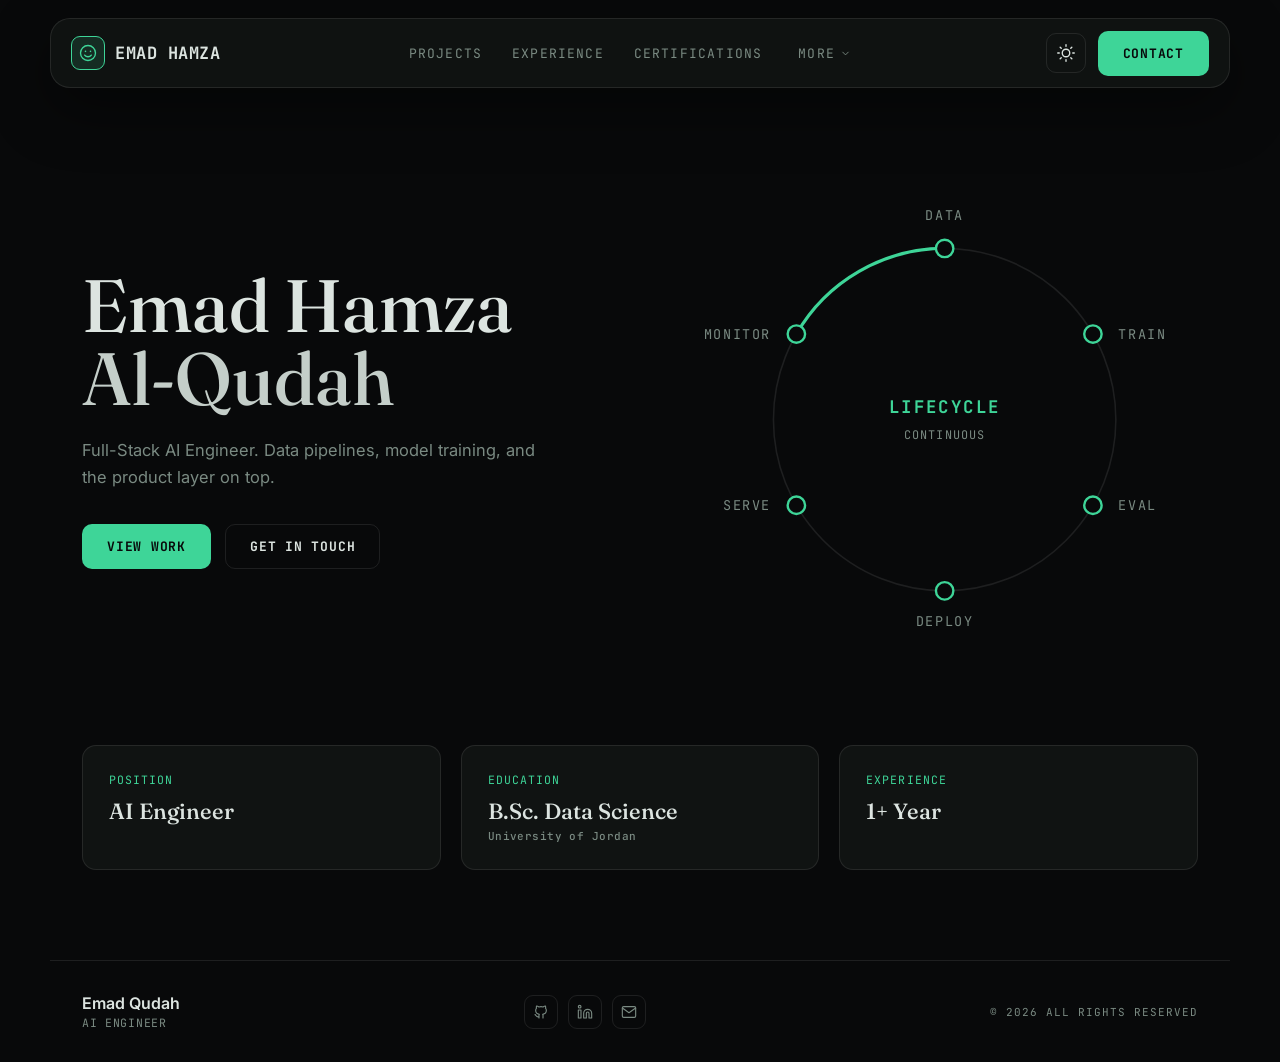
==== commit 5ddc98cd: "feat(nav): add mobile navigation panel with hamburger trigger Below 900px, .nav-links{display:none} " ====
--- a/index.html
+++ b/index.html
@@ -71,6 +71,12 @@
         <svg class="icon-moon" viewBox="0 0 24 24" fill="none" stroke="currentColor" stroke-width="1.8" stroke-linecap="round" stroke-linejoin="round"><path d="M21 12.79A9 9 0 1 1 11.21 3 7 7 0 0 0 21 12.79z"/></svg>
       </button>
 
+      <button type="button" class="hamburger" id="mobileMenuToggle" aria-label="Open menu" aria-expanded="false" aria-controls="mobileNavPanel">
+        <span class="hamburger-bar"></span>
+        <span class="hamburger-bar"></span>
+        <span class="hamburger-bar"></span>
+      </button>
+
       <div class="dropdown-wrapper" id="contactWrapper">
         <button class="btn btn-solid" id="contactTrigger" aria-haspopup="true" aria-expanded="false">Contact</button>
         <div class="dropdown-panel" id="contactPanel" role="menu" aria-label="Contact details">
@@ -101,6 +107,46 @@
     </div>
   </nav>
 
+  <!-- MOBILE NAV PANEL: shared markup — keep this block in sync across
+       index.html, projects.html, experience.html, certifications.html,
+       skills.html. Open/close/focus-trap logic lives in assets/js/nav.js,
+       fully independent of the MORE/CONTACT dropdown code above it. -->
+  <div class="mobile-nav-panel" id="mobileNavPanel" role="dialog" aria-modal="true" aria-label="Mobile navigation" hidden>
+    <div class="mobile-nav-inner">
+      <a href="projects.html" class="mobile-nav-link">Projects</a>
+      <a href="experience.html" class="mobile-nav-link">Experience</a>
+      <a href="certifications.html" class="mobile-nav-link">Certifications</a>
+      <div class="mobile-nav-divider"></div>
+      <a href="skills.html" class="mobile-nav-link mobile-nav-link--secondary">Skills</a>
+      <a href="assets/Emad_AlQudah_AI_Engineer_CV.pdf" class="mobile-nav-link mobile-nav-link--secondary" target="_blank" rel="noopener">Resume — Display</a>
+      <a href="assets/Emad_AlQudah_AI_Engineer_CV.pdf" download="Emad_Hamza_Al-Qudah_Resume.pdf" class="mobile-nav-link mobile-nav-link--secondary">Resume — Download</a>
+      <div class="mobile-nav-divider"></div>
+      <button type="button" class="btn btn-solid mobile-contact-toggle" id="mobileContactToggle" aria-expanded="false" aria-controls="mobileContactDetails">Contact</button>
+      <div class="mobile-contact-details" id="mobileContactDetails" hidden>
+        <a href="tel:+962790145094" class="mobile-nav-link">
+          <svg viewBox="0 0 24 24" fill="none" stroke="currentColor" stroke-width="1.7" stroke-linecap="round" stroke-linejoin="round"><path d="M22 16.92v3a2 2 0 0 1-2.18 2 19.79 19.79 0 0 1-8.63-3.07 19.5 19.5 0 0 1-6-6 19.79 19.79 0 0 1-3.07-8.67A2 2 0 0 1 4.11 2h3a2 2 0 0 1 2 1.72c.127.96.361 1.903.7 2.81a2 2 0 0 1-.45 2.11L8.09 9.91a16 16 0 0 0 6 6l1.27-1.27a2 2 0 0 1 2.11-.45c.907.339 1.85.573 2.81.7A2 2 0 0 1 22 16.92z"/></svg>
+          +962 79 014 5094
+        </a>
+        <a href="mailto:qudahemad@yahoo.com" class="mobile-nav-link">
+          <svg viewBox="0 0 24 24" fill="none" stroke="currentColor" stroke-width="1.7" stroke-linecap="round" stroke-linejoin="round"><path d="M4 4h16a2 2 0 0 1 2 2v12a2 2 0 0 1-2 2H4a2 2 0 0 1-2-2V6a2 2 0 0 1 2-2z"/><polyline points="22,6 12,13 2,6"/></svg>
+          qudahemad@yahoo.com
+        </a>
+        <div class="mobile-contact-static">
+          <svg viewBox="0 0 24 24" fill="none" stroke="currentColor" stroke-width="1.7" stroke-linecap="round" stroke-linejoin="round"><path d="M21 10c0 7-9 13-9 13s-9-6-9-13a9 9 0 0 1 18 0z"/><circle cx="12" cy="10" r="3"/></svg>
+          Amman, Jordan
+        </div>
+        <div class="mobile-contact-social">
+          <a href="https://github.com/3madQudah" class="icon-link" target="_blank" rel="noopener" aria-label="GitHub">
+            <svg viewBox="0 0 24 24" fill="none" stroke="currentColor" stroke-width="1.7" stroke-linecap="round" stroke-linejoin="round"><path d="M9 19c-4.3 1.4-4.3-2.5-6-3m12 5v-3.5c0-1 .1-1.4-.5-2 2.8-.3 5.5-1.4 5.5-6a4.6 4.6 0 0 0-1.3-3.2 4.2 4.2 0 0 0-.1-3.2s-1.1-.3-3.5 1.3a12.3 12.3 0 0 0-6.2 0C6.5 2.8 5.4 3.1 5.4 3.1a4.2 4.2 0 0 0-.1 3.2A4.6 4.6 0 0 0 4 9.5c0 4.6 2.7 5.7 5.5 6-.6.6-.6 1.2-.5 2V21"/></svg>
+          </a>
+          <a href="https://www.linkedin.com/in/emadalqudah/" class="icon-link" target="_blank" rel="noopener" aria-label="LinkedIn">
+            <svg viewBox="0 0 24 24" fill="none" stroke="currentColor" stroke-width="1.7" stroke-linecap="round" stroke-linejoin="round"><path d="M16 8a6 6 0 0 1 6 6v7h-4v-7a2 2 0 0 0-2-2 2 2 0 0 0-2 2v7h-4v-7a6 6 0 0 1 6-6z"/><rect x="2" y="9" width="4" height="12"/><circle cx="4" cy="4" r="2"/></svg>
+          </a>
+        </div>
+      </div>
+    </div>
+  </div>
+
   <main>
     <section class="hero">
       <div class="hero-copy">
--- a/assets/css/layout.css
+++ b/assets/css/layout.css
@@ -18,7 +18,13 @@
   padding:0 20px;
   border-radius:20px;
   border:1px solid var(--line);
-  background:color-mix(in srgb, var(--bg-elevated) 78%, transparent);
+  /* Was 78% opaque — on iOS Safari, scrolled page content showed through
+     enough to make navbar text unreadable. 96% keeps the same token-driven
+     approach (still var(--bg-elevated), still themeable) but is close
+     enough to solid that nothing meaningful bleeds through in any browser;
+     the backdrop-filter blur is kept, since at this opacity it still
+     softens the sliver of edge pixels that do show. */
+  background:color-mix(in srgb, var(--bg-elevated) 96%, transparent);
   backdrop-filter:blur(14px);
   -webkit-backdrop-filter:blur(14px);
   box-shadow:var(--shadow);
@@ -97,6 +103,117 @@
 body:not([data-theme="light"]) .icon-sun{ display:block; }
 body[data-theme="light"] .icon-moon{ display:block; }
 
+/* ---------- Mobile menu hamburger (below 900px only) ----------
+   Same size/radius/border treatment as .theme-toggle, deliberately —
+   display:none here, overridden to display:flex only inside the
+   max-width:900px query below, so it's unreachable above that width
+   regardless of any JS state. */
+.hamburger{
+  display:none;
+  width:40px; height:40px;
+  flex-direction:column;
+  align-items:center;
+  justify-content:center;
+  gap:5px;
+  border-radius:10px;
+  border:1px solid var(--line);
+  color:var(--text);
+  transition:border-color .2s ease;
+  flex:0 0 auto;
+}
+.hamburger:hover{ border-color:var(--accent); }
+.hamburger-bar{
+  width:18px;
+  height:2px;
+  border-radius:2px;
+  background:currentColor;
+  transition:transform .25s ease, opacity .2s ease;
+}
+.hamburger.is-open .hamburger-bar:nth-child(1){ transform:translateY(7px) rotate(45deg); }
+.hamburger.is-open .hamburger-bar:nth-child(2){ opacity:0; }
+.hamburger.is-open .hamburger-bar:nth-child(3){ transform:translateY(-7px) rotate(-45deg); }
+
+/* ---------- Mobile navigation panel (below 900px only) ----------
+   Solid var(--bg) background per spec (not the navbar's translucent
+   surface) — a scrolling page behind a blurred/translucent full-screen
+   panel is unreadable, which is exactly the bug Part 3 below fixes for
+   the navbar itself; this panel avoids it from the start. Hidden by
+   default at every width via the [hidden] attribute (set/cleared by
+   nav.js); the .is-open display:flex override that actually shows it is
+   scoped inside the same max-width:900px query as the hamburger, so even
+   if the panel were somehow left "open" while the viewport is resized
+   past 900px, it still renders display:none unconditionally up there. */
+.mobile-nav-panel{
+  display:none;
+  position:fixed;
+  inset:0;
+  z-index:200;
+  background:var(--bg);
+  overflow-y:auto;
+}
+.mobile-nav-inner{
+  min-height:100%;
+  display:flex;
+  flex-direction:column;
+  align-items:stretch;
+  justify-content:center;
+  gap:8px;
+  max-width:420px;
+  margin:0 auto;
+  padding:96px 32px 48px;
+}
+.mobile-nav-link{
+  display:flex;
+  align-items:center;
+  justify-content:center;
+  min-height:44px;
+  padding:10px 12px;
+  font-family:'JetBrains Mono',monospace;
+  text-transform:uppercase;
+  font-size:15px;
+  letter-spacing:.09em;
+  color:var(--text-muted);
+  border-radius:10px;
+  transition:color .2s ease, background .2s ease;
+}
+.mobile-nav-link:hover, .mobile-nav-link:focus-visible{
+  color:var(--accent);
+  background:var(--accent-soft);
+}
+.mobile-nav-link[aria-current="page"]{ color:var(--accent); }
+.mobile-nav-link--secondary{ font-size:13px; }
+.mobile-nav-divider{ height:1px; background:var(--line); margin:14px 4px; flex:0 0 auto; }
+.mobile-contact-toggle{ width:100%; justify-content:center; margin-top:6px; }
+.mobile-contact-details{
+  display:flex;
+  flex-direction:column;
+  align-items:stretch;
+  gap:4px;
+  margin-top:8px;
+}
+.mobile-contact-details .mobile-nav-link{
+  justify-content:flex-start;
+  gap:10px;
+}
+.mobile-contact-details .mobile-nav-link svg{ width:16px; height:16px; flex:0 0 auto; color:var(--accent); }
+.mobile-contact-static{
+  display:flex;
+  align-items:center;
+  gap:10px;
+  min-height:44px;
+  padding:10px 12px;
+  font-family:'JetBrains Mono',monospace;
+  font-size:13px;
+  color:var(--text-muted);
+}
+.mobile-contact-static svg{ width:16px; height:16px; flex:0 0 auto; color:var(--accent); }
+.mobile-contact-social{ display:flex; gap:10px; padding:8px 12px 0; justify-content:center; }
+
+@media (max-width:900px){
+  .hamburger{ display:flex; }
+  .mobile-nav-panel.is-open{ display:block; }
+}
+
 /* ---------- Dropdown panels ---------- */
 .dropdown-panel{
   position:absolute;
@@ -184,14 +301,15 @@
   text-transform:uppercase;
 }
 
-/* ---------- Responsive ---------- */
+/* ---------- Responsive ----------
+   .hero and .info-cards overrides used to live here too, but layout.css
+   loads before pages.css and both selectors are redefined there with equal
+   (0,1,0) specificity — the later-loaded pages.css declaration always won,
+   making those rules dead at every width. Moved to pages.css, next to each
+   selector's base rule, at the same breakpoint values. Everything still
+   here has no colliding declaration in pages.css, so it was never dead. */
 @media (max-width:900px){
-  .hero{ grid-template-columns:1fr; padding-top:44px; }
-  .hero-visual{ order:-1; }
   .nav-links > a.nav-link, .nav-links > .dropdown-wrapper{ display:none; }
-}
-@media (max-width:760px){
-  .info-cards{ grid-template-columns:1fr; }
 }
 @media (max-width:640px){
   .footer{ flex-direction:column; text-align:center; }
@@ -200,8 +318,6 @@
   .navbar{ padding:0 12px; border-radius:16px; }
   .logo-text{ font-size:14px; }
   .btn{ padding:11px 16px; font-size:12px; }
-  .hero{ padding:36px 18px 40px; }
-  .info-cards{ padding:0 18px; }
   .dropdown-panel{ min-width:200px; right:-12px; }
 }
 
--- a/assets/css/pages.css
+++ b/assets/css/pages.css
@@ -12,6 +12,24 @@
   gap:48px;
   align-items:center;
 }
+/* Moved from layout.css: that file loads before this one, so its
+   .hero overrides at these same breakpoints were dead — pages.css's
+   grid-template-columns/padding above always won the cascade. */
+@media (max-width:900px){
+  .hero{ grid-template-columns:1fr; padding-top:44px; }
+  /* DOM order already reads copy → visual (index.html), so no order
+     property is needed to get eyebrow/title/description/buttons before
+     the lifecycle diagram — a previous order:-1 here (now removed, see
+     layout.css) was pulling the visual above the copy instead. This adds
+     extra room on top of the existing gap:48px row gap so the visual
+     doesn't sit tight against the buttons above it; desktop's side-by-side
+     columns are untouched since this rule only exists inside this
+     max-width:900px block. */
+  .hero-visual{ margin-top:16px; }
+}
+@media (max-width:420px){
+  .hero{ padding:36px 18px 40px; }
+}
 .hero-title{
   font-family:'Fraunces',serif;
   font-weight:500;
@@ -105,6 +123,15 @@
   grid-template-columns:repeat(3,1fr);
   gap:20px;
 }
+/* Moved from layout.css: same dead-rule issue as .hero above — that
+   file's .info-cards overrides at these breakpoints collided with
+   grid-template-columns/padding declared here, and always lost. */
+@media (max-width:760px){
+  .info-cards{ grid-template-columns:1fr; }
+}
+@media (max-width:420px){
+  .info-cards{ padding:0 18px; }
+}
 .card{
   background:var(--bg-elevated);
   border:1px solid var(--line);
@@ -180,6 +207,14 @@
   margin:0;
   color:var(--text);
 }
+/* Projects page only: at line-height:1.02 the line box leaves almost no
+   room below the baseline, and Fraunces' capital J has an unusually deep
+   descender even in its default (non-"wonk") glyph form — the line box was
+   clipping it. .page-title is shared by experience.html/skills.html too
+   (identical class, no other selector to hang this off), so this is a
+   dedicated modifier on the Projects <h1> only; every other page's heading
+   keeps line-height:1.02 unchanged. */
+.proj-page-title{ line-height:1.15; }
 .page-intro{
   color:var(--text-muted);
   max-width:620px;
@@ -983,18 +1018,145 @@
 .proj-art-track{ fill:var(--bg-elevated); stroke:var(--line); stroke-width:1; }
 .proj-art-track-fill{ stroke:none; }
 
-/* ---------- Key-art SVG: one-off pieces (ContextIQ answer panel, Churn risk call) ---------- */
-.proj-art-answer-panel{
-  fill:var(--bg-elevated);
-  stroke-width:1.5;
-}
-.proj-art-answer-title{
-  font-family:'Fraunces',serif;
-  font-size:13px;
-}
+/* ---------- Key-art SVG: one-off pieces (Churn risk call) ---------- */
 .proj-art-risk-label{
   font-family:'Fraunces',serif;
   font-size:18px;
+}
+
+/* ---------- ContextIQ only: widen the visual column to ~42% / text to ~58%
+   (every other card keeps the shared flex layout via .proj-feature-copy/
+   .proj-feature-art below). #proj-contextiq IS the .proj-feature element
+   (same <article>), so this ID-scoped override can't leak onto other cards.
+
+   This is display:grid rather than a flex-basis percentage split
+   deliberately: .proj-feature has flex-wrap:wrap, and 58%+42% flex-basis
+   leaves zero slack for the 36px gap between them — flex-wrap's line-
+   breaking test compares each item's UNADJUSTED hypothetical basis against
+   the remaining space, so the second item was judged not to fit on the
+   first line, wrapped onto its own line, and then its flex-grow:1 stretched
+   it to fill that entire new line — i.e. exactly the "video full-width
+   below the text" bug. Grid's percentage tracks are sized within the space
+   already remaining after the gap is subtracted, so the same 58%/42% split
+   can't overflow or wrap this way.
+
+   Both tracks are wrapped in minmax(0, ...): every explicit grid track —
+   percentage ones included, not just fr — has an implicit automatic
+   minimum size equal to its content's min-content width unless clamped.
+   Without this, a long tag pill in .proj-feature-tags, or the unbreakable
+   logo+wordmark lockup (fixed-width logo + white-space:nowrap wordmark),
+   could force its column past its 58%/42% share; since neither .proj-card
+   nor .proj-feature clips overflow, that pushed the video panel's right
+   edge past the card's own border instead of shrinking to fit. */
+#proj-contextiq{
+  display:grid;
+  grid-template-columns:minmax(0, 58%) minmax(0, 42%);
+  align-items:center;
+  gap:36px;
+}
+
+/* ==========================================================================
+   Project demo video poster (.proj-video) — click-to-play panel that
+   replaces the ContextIQ key-art SVG. Shows a logo+wordmark lockup with a
+   play button deliberately overlapping it (see .proj-video-circle) at rest;
+   assets/js/project-video.js swaps the trigger button's contents for a
+   <video> on activation. Currently used only by ContextIQ.
+
+   .proj-video is intentionally a fixed dark surface regardless of site
+   theme, the same reasoning as .pdf-modal-header / .cert-lightbox above: a
+   video poster reads as a fixed dark plane, not a page surface that should
+   turn white in light mode. --bg-elevated does exactly that in light mode
+   (#FFFFFF), which would also sink the low-opacity light-fill play button
+   and a literal white triangle to near-zero contrast — so every colour
+   below is hardcoded to --text/--bg-elevated/--line's DARK-mode values
+   specifically (matching .pdf-modal-label's identical pattern), not the
+   tokens themselves, since this panel never actually reads their light-mode
+   values.
+   ========================================================================== */
+.proj-video{
+  position:relative;
+  width:100%;
+  max-width:520px; /* stays modest even on very wide screens, independent of the 42% column math above */
+  /* .proj-video is a normal-flow child of .proj-feature-art (not a direct
+     grid item of #proj-contextiq — justify-self would have no effect here),
+     so centre it the standard block-centering way: when the column is
+     wider than 520px, this centres the capped panel instead of leaving it
+     flush to the column's left edge. */
+  margin-inline:auto;
+  aspect-ratio:16/10;
+  border-radius:12px; /* matches .proj-feature's own card radius */
+  border:1px solid rgba(255,255,255,0.09); /* matches --line's dark-mode value */
+  background:#101312; /* matches --bg-elevated's dark-mode value: a step lighter than #08090A */
+  overflow:hidden;
+}
+.proj-video-trigger{
+  position:absolute;
+  inset:0;
+  width:100%;
+  height:100%;
+  display:grid;
+  place-items:center;
+  cursor:pointer;
+}
+/* Lockup and circle share the trigger's single implicit grid cell (both
+   grid-area:1/1), so both end up centred on the exact same point — this is
+   what lets the circle sit deliberately over the lockup rather than beside
+   or below it. */
+.proj-video-lockup{
+  grid-area:1 / 1;
+  display:flex;
+  align-items:center;
+  gap:11px;
+  opacity:.35;
+  transition:opacity .2s ease;
+}
+.proj-video-logo{
+  width:40px;
+  height:40px;
+  flex:0 0 auto;
+  background-color:#DCE4E0; /* matches --text's dark-mode value */
+  -webkit-mask:url("../img/contextiq-logo.svg") no-repeat center / contain;
+  mask:url("../img/contextiq-logo.svg") no-repeat center / contain;
+}
+.proj-video-wordmark{
+  font-family:'Fraunces',serif;
+  font-weight:500;
+  font-size:28px; /* sized to balance against the 40px logo; smaller than .proj-feature-title's 28px card heading only because that's also 28px — this sits beside a much smaller mark, not atop a whole card */
+  color:#DCE4E0; /* matches --text's dark-mode value */
+  white-space:nowrap;
+}
+.proj-video-trigger:hover .proj-video-lockup,
+.proj-video-trigger:focus-visible .proj-video-lockup{
+  opacity:.5;
+}
+.proj-video-circle{
+  grid-area:1 / 1;
+  width:76px;
+  height:76px;
+  border-radius:50%;
+  display:flex;
+  align-items:center;
+  justify-content:center;
+  background:rgba(255,255,255,0.16); /* semi-transparent light fill, safe here since the panel itself never turns white */
+  backdrop-filter:blur(6px);
+  -webkit-backdrop-filter:blur(6px);
+  color:#fff;
+  transition:background .2s ease, transform .2s ease;
+}
+.proj-video-circle svg{ margin-left:2px; } /* optical centering of the play triangle */
+.proj-video-trigger:hover .proj-video-circle,
+.proj-video-trigger:focus-visible .proj-video-circle{
+  background:rgba(255,255,255,0.26);
+  transform:scale(1.05);
+}
+.proj-video-el{
+  position:absolute;
+  inset:0;
+  display:block;
+  width:100%;
+  height:100%;
+  object-fit:cover;
+  border-radius:12px; /* matches .proj-video's own radius; overflow:hidden above clips it either way */
 }
 
 @media (max-width:640px){
@@ -1002,6 +1164,12 @@
   .proj-feature-title{ font-size:24px; }
   .proj-feature-art{ order:1; width:100%; }
   .proj-feature-copy{ order:0; }
+  #proj-contextiq{ grid-template-columns:minmax(0, 1fr); } /* single column at the same breakpoint every other card stacks at; copy stays first, art second, in DOM/source order */
+  .proj-video-lockup{ gap:8px; }
+  .proj-video-logo{ width:28px; height:28px; }
+  .proj-video-wordmark{ font-size:20px; }
+  .proj-video-circle{ width:56px; height:56px; }
+  .proj-video-circle svg{ width:16px; height:16px; }
 }
 
 /* ==========================================================================
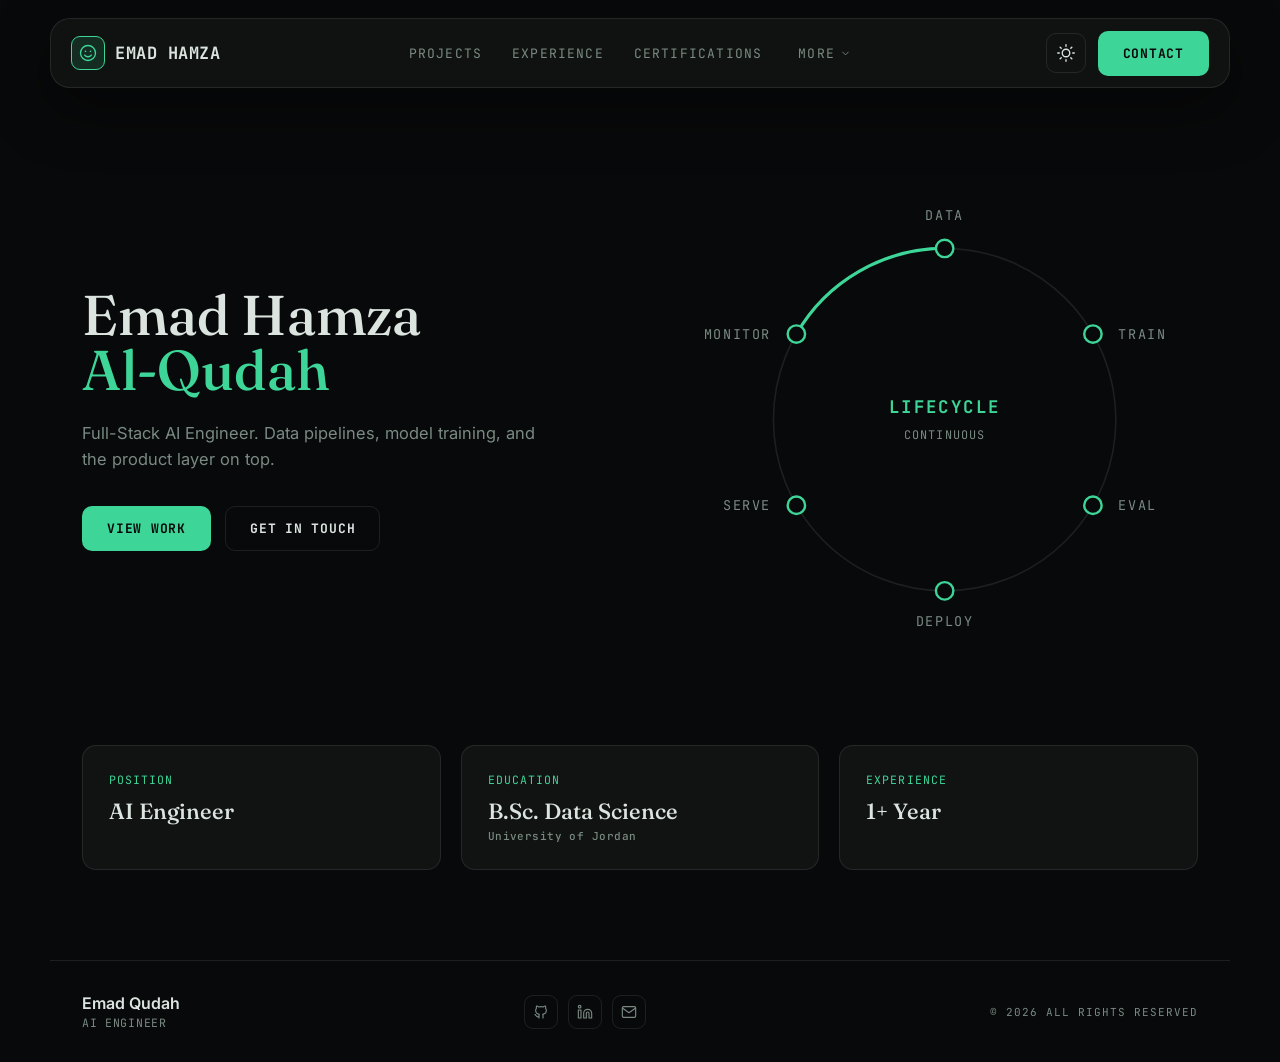
==== commit 39282812: "style(hero): resize title, accent the surname, and centre hero on mobile" ====
--- a/index.html
+++ b/index.html
@@ -150,10 +150,7 @@
   <main>
     <section class="hero">
       <div class="hero-copy">
-        <h1 class="hero-title">
-          <span class="name">Emad Hamza</span>
-          <span class="surname">Al-Qudah</span>
-        </h1>
+        <h1 class="hero-title">Emad Hamza <span class="hero-title-surname">Al‑Qudah</span></h1>
         <p class="hero-tagline">Full-Stack AI Engineer. Data pipelines, model training, and the product layer on top.</p>
         <div class="hero-actions">
           <a href="projects.html" class="btn btn-solid">View Work</a>
--- a/assets/css/pages.css
+++ b/assets/css/pages.css
@@ -26,20 +26,56 @@
      columns are untouched since this rule only exists inside this
      max-width:900px block. */
   .hero-visual{ margin-top:16px; }
+
+  /* Centre the copy block as a whole — text-align inherits down into
+     .hero-title/.hero-tagline for free; .hero-actions is flex, so it
+     needs its own justify-content instead of relying on inheritance. */
+  .hero-copy{ text-align:center; }
+  .hero-tagline{ margin-inline:auto; } /* has its own max-width:460px — without this it'd stay left-hugging as a block even with text-align:center on its parent */
+  .hero-actions{ justify-content:center; }
+
+  /* "Emad Hamza Al-Qudah" (19 chars incl. spaces/hyphen) must stay on one
+     line down to a 390px viewport. At 390px the cascade resolves .hero's
+     horizontal padding to 18px each side (see the max-width:420px rule
+     below winning the shorthand), leaving 354px of available width.
+     Stepped down again from 26px to 22px (~15% reduction) — even a
+     generous ~0.6em-per-character estimate for Fraunces only comes to
+     ~251px at 22px — comfortable margin, so no further reduction was
+     needed. white-space:nowrap is the actual guarantee against wrapping;
+     the font-size is what keeps that safe rather than causing overflow.
+     (Calculated, not measured in a live browser — worth a real-device
+     check.) */
+  .hero-title{
+    font-size:22px;
+    line-height:.95;
+    white-space:nowrap;
+  }
 }
 @media (max-width:420px){
-  .hero{ padding:36px 18px 40px; }
+  /* Top value raised 36px -> 40px: the sticky navbar (70px tall, no
+     margin-bottom, and nothing else sits between it and <section
+     class="hero"> in flow — the hidden/position:fixed mobile nav panel
+     contributes zero flow height either way) was otherwise followed
+     directly by this padding as the only gap before the title. Left/right/
+     bottom (18px/40px) are unchanged — this is a padding-top-only
+     adjustment per the "padding, not margin-top on the title" instruction,
+     just expressed by editing one number in the existing shorthand rather
+     than splitting it into a separate longhand declaration. */
+  .hero{ padding:40px 18px 40px; }
 }
 .hero-title{
   font-family:'Fraunces',serif;
   font-weight:500;
-  font-size:clamp(44px,6vw,74px);
+  font-size:clamp(32px,4.5vw,56px);
   line-height:.98;
   margin:0 0 22px;
-}
-.hero-title span{ display:block; }
-.hero-title .name{ color:var(--text); }
-.hero-title .surname{ color:color-mix(in srgb, var(--text) 75%, var(--text-muted) 25%); font-style:normal; }
+  -webkit-hyphens:none;
+  hyphens:none; /* belt-and-suspenders alongside .hero-title-surname's white-space:nowrap below — some engines will still offer a break at a literal "-" per the Unicode line-breaking algorithm even under nowrap, so hyphenation is opted out of entirely on the whole title */
+}
+.hero-title-surname{
+  color:var(--accent);
+  white-space:nowrap; /* keeps "Al‑Qudah" intact as one unit; it can still wrap as a whole onto its own line, it just can't split internally */
+}
 
 .hero-tagline{
   color:var(--text-muted);
